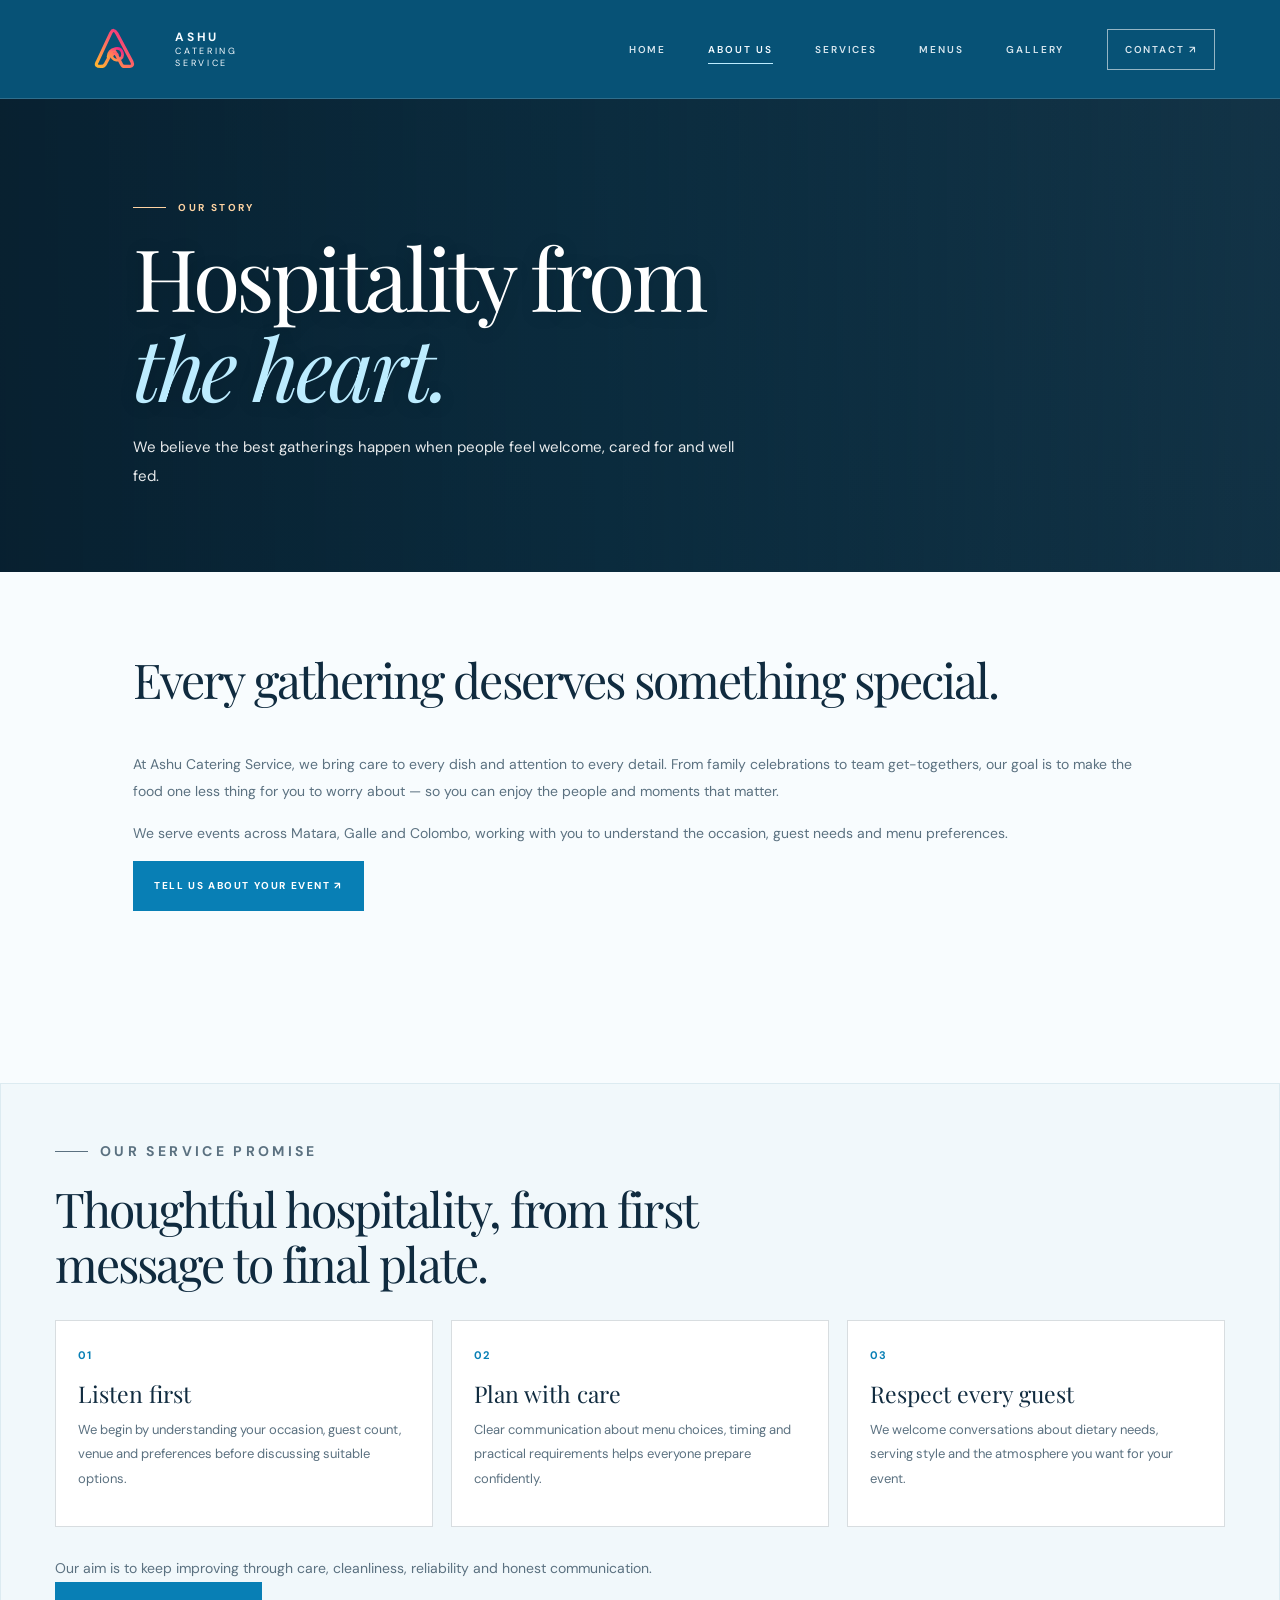
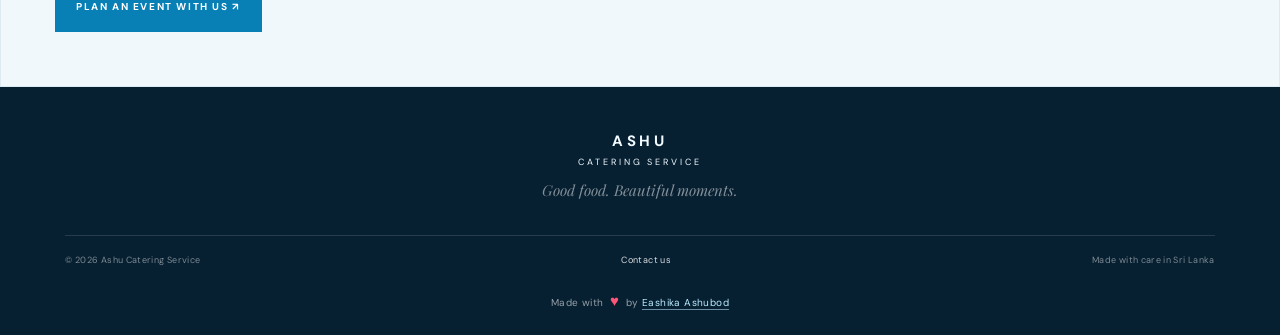
==== about.html @ 5d6aadd9 "Add creator credit to page footer" ====
<!doctype html>
<html lang="en"><head>
<meta charset="utf-8"><meta name="viewport" content="width=device-width, initial-scale=1"><link rel="icon" type="image/svg+xml" href="assets/ashu-logo.svg"><meta name="theme-color" content="#075276">
<meta name="description" content="Get to know Ashu Catering Service and our approach to hospitality."><title>About Us | Ashu Catering Service</title>
<link rel="preconnect" href="https://fonts.googleapis.com"><link rel="preconnect" href="https://fonts.gstatic.com" crossorigin>
<link href="https://fonts.googleapis.com/css2?family=DM+Sans:wght@400;500;600;700&family=Playfair+Display:wght@400;500;600&display=swap" rel="stylesheet">
<link rel="stylesheet" href="styles.css"><script src="script.js" defer></script></head><body class="inner-page">
  <div class="page-loader" id="page-loader" role="status" aria-label="Loading page"><span class="blue-spinner" aria-hidden="true"></span></div>
  
<a class="skip-link" href="#main">Skip to content</a>
<header class="site-header" id="top"><a class="brand" href="index.html" aria-label="Ashu Catering Service home"><img class="brand-logo" src="assets/ashu-logo.svg" alt="" width="46" height="46"><span class="brand-name">ASHU <span>CATERING SERVICE</span></span></a>
<button class="menu-toggle" type="button" aria-label="Open navigation" aria-expanded="false" aria-controls="primary-nav"><span></span><span></span></button>
<nav class="primary-nav" id="primary-nav" aria-label="Main navigation">
<a class="nav-link " href="index.html">Home</a><a class="nav-link active" href="about.html">About Us</a><a class="nav-link " href="services.html">Services</a><a class="nav-link " href="menus.html">Menus</a><a class="nav-link " href="gallery.html">Gallery</a><a class="nav-link nav-cta " href="contact.html">Contact <span aria-hidden="true">↗</span></a></nav></header><main id="main"><section class="page-hero page-hero-about"><p class="eyebrow"><span class="eyebrow-line"></span> Our story</p><h1>Hospitality from<br><em>the heart.</em></h1><p class="page-lead">We believe the best gatherings happen when people feel welcome, cared for and well fed.</p></section><section class="page-content"><h2>Every gathering deserves something special.</h2><p>At Ashu Catering Service, we bring care to every dish and attention to every detail. From family celebrations to team get-togethers, our goal is to make the food one less thing for you to worry about — so you can enjoy the people and moments that matter.</p><p>We serve events across Matara, Galle and Colombo, working with you to understand the occasion, guest needs and menu preferences.</p><a class="button button-blue" href="contact.html">Tell us about your event ↗</a></section><section class="page-content service-standards"><p class="eyebrow"><span class="eyebrow-line"></span> Our service promise</p><h2>Thoughtful hospitality, from first message to final plate.</h2><div class="promise-grid"><article><span>01</span><h3>Listen first</h3><p>We begin by understanding your occasion, guest count, venue and preferences before discussing suitable options.</p></article><article><span>02</span><h3>Plan with care</h3><p>Clear communication about menu choices, timing and practical requirements helps everyone prepare confidently.</p></article><article><span>03</span><h3>Respect every guest</h3><p>We welcome conversations about dietary needs, serving style and the atmosphere you want for your event.</p></article></div><p class="standards-note">Our aim is to keep improving through care, cleanliness, reliability and honest communication.</p><a class="button button-blue" href="contact.html">Plan an event with us ↗</a></section></main><footer class="site-footer"><a class="footer-brand" href="index.html">ASHU <span>CATERING SERVICE</span></a><p>Good food. Beautiful moments.</p><div class="footer-bottom"><span>© <span id="year">2026</span> Ashu Catering Service</span><a href="contact.html">Contact us</a><span>Made with care in Sri Lanka</span></div>
    <p class="site-credit">Made with <span class="credit-heart" aria-label="love">♥</span> by <a href="https://ashubod.me" target="_blank" rel="noopener noreferrer">Eashika Ashubod</a></p></footer></body></html>
---- styles.css ----
:root {
  --ink: #102b3f;
  --muted: #5b7180;
  --cream: #edf7fb;
  --paper: #f8fcfe;
  --rust: #087fb5;
  --line: rgba(16, 43, 63, .16);
  --serif: "Playfair Display", Georgia, serif;
  --sans: "DM Sans", Arial, sans-serif;
}
* { box-sizing: border-box; }
html { scroll-behavior: smooth; scroll-padding-top: 90px; }
body { margin: 0; color: var(--ink); background: var(--paper); font-family: var(--sans); -webkit-font-smoothing: antialiased; }
a { color: inherit; text-decoration: none; }
img { display: block; width: 100%; }
button { font: inherit; }
::selection { background: #b9e6fa; color: var(--ink); }
.skip-link { position: fixed; z-index: 999; left: 1rem; top: -5rem; padding: .8rem 1rem; background: white; }
.skip-link:focus { top: 1rem; }
.site-header { position: absolute; z-index: 10; left: 0; right: 0; top: 0; display: flex; align-items: center; justify-content: space-between; gap: 2rem; padding: 26px 5.1%; color: white; border-bottom: 1px solid rgba(255,255,255,.25); }
.brand { display: inline-flex; align-items: center; gap: 11px; }
.brand-mark { display: grid; place-items: center; width: 39px; height: 39px; border: 1.5px solid #70d0f4; color: #bdeeff; border-radius: 50% 50% 50% 8px; transform: rotate(-12deg); font: 500 25px var(--serif); }
.brand-name { display: flex; flex-direction: column; font-size: 12px; letter-spacing: .22em; font-weight: 700; line-height: 1.35; }
.brand-name span { font-size: 9px; font-weight: 400; letter-spacing: .3em; }
.primary-nav { display: flex; align-items: center; gap: clamp(22px, 3.3vw, 53px); }
.nav-link { position: relative; font-size: 10px; text-transform: uppercase; letter-spacing: .19em; font-weight: 600; opacity: .88; transition: opacity .2s; }
.nav-link:hover, .nav-link.active { opacity: 1; }
.nav-link:not(.nav-cta)::after { content: ""; position: absolute; left: 0; bottom: -8px; width: 0; height: 1px; background: white; transition: width .25s; }
.nav-link:hover::after, .nav-link.active::after { width: 100%; }
.nav-cta { padding: 13px 17px; border: 1px solid rgba(255,255,255,.65); transition: background .2s, color .2s; }
.nav-cta:hover { background: white; color: var(--ink); }
.menu-toggle { display: none; }
.hero { position: relative; min-height: min(850px, 100svh); min-height: max(690px, min(850px, 100svh)); display: flex; align-items: center; overflow: hidden; background-color: #edf7fb; background-image: url("https://images.unsplash.com/photo-1515003197210-e0cd7184f8b5?auto=format&fit=crop&w=2400&q=90"); background-size: cover; background-position: center 54%; color: white; }
.hero-slideshow, .hero-shade { position: absolute; inset: 0; }
.hero-slideshow { overflow: hidden; background: transparent; }
.hero-slide { position: absolute; inset: -2%; background-image: var(--slide-image); background-size: cover; background-position: center 54%; opacity: 0; transform: scale(1.08); transition: opacity 1.1s ease, transform 6.5s ease; will-change: opacity, transform; }
.hero-slide.is-active { opacity: 1; transform: scale(1.01); }
.hero-controls { position: absolute; z-index: 3; right: 5.1%; bottom: 27px; display: flex; align-items: center; gap: 13px; }
.slide-dots { display: flex; align-items: center; gap: 9px; }
.slide-dot { width: 7px; height: 7px; padding: 0; border: 1px solid rgba(255,255,255,.8); border-radius: 50%; background: transparent; cursor: pointer; transition: background .2s, transform .2s; }
.slide-dot.is-active { background: #fff; transform: scale(1.25); }
.slide-arrow { display: grid; place-items: center; width: 30px; height: 30px; border: 1px solid rgba(255,255,255,.45); border-radius: 50%; background: rgba(5,31,49,.2); color: white; cursor: pointer; transition: background .2s, transform .2s; }
.slide-arrow:hover { background: rgba(255,255,255,.2); transform: scale(1.06); }
.hero-slide.is-active { animation: slide-breathe 7s ease-in-out both; }
.hero-shade { background: linear-gradient(90deg, rgba(5,31,49,.78) 0%, rgba(5,43,66,.49) 45%, rgba(5,43,66,.12) 100%), linear-gradient(0deg, rgba(4,29,46,.52), transparent 36%, rgba(4,29,46,.18)); }
.hero-content { position: relative; z-index: 1; width: min(880px, 80%); margin: 70px 0 20px 10.4%; animation: content-enter .8s .1s ease both; }
.eyebrow { display: flex; align-items: center; gap: 12px; margin: 0 0 25px; color: var(--rust); font-size: 10px; text-transform: uppercase; letter-spacing: .24em; font-weight: 700; }
.eyebrow.light { color: #f3d1aa; }
.eyebrow-line { width: 33px; height: 1px; background: currentColor; }
h1, h2, h3, p, figure { margin-top: 0; }
h1, h2 { font-family: var(--serif); font-weight: 400; letter-spacing: -.04em; }
h1 { max-width: 850px; margin-bottom: 26px; font-size: clamp(57px, 7.5vw, 108px); line-height: .99; }
h1 em, h2 em { font-weight: 400; }
h1 em { color: #b8eaff; }
.hero-copy { max-width: 440px; margin-bottom: 35px; color: rgba(255,255,255,.84); font-size: 14px; line-height: 1.9; }
.hero-actions { display: flex; align-items: center; gap: 30px; flex-wrap: wrap; }
.button { display: inline-flex; align-items: center; justify-content: center; gap: 27px; min-height: 50px; padding: 0 21px; font-size: 10px; text-transform: uppercase; letter-spacing: .16em; font-weight: 700; transition: transform .2s, background .2s, color .2s; }
.button:hover { transform: translateY(-2px); }
.button-light { background: #e8f7fd; color: var(--ink); }
.button-light:hover { background: white; }
.button span { font-size: 17px; line-height: 1; }
.text-link { display: inline-flex; align-items: center; gap: 16px; padding-bottom: 8px; border-bottom: 1px solid currentColor; font-size: 11px; letter-spacing: .04em; }
.text-link span { transition: transform .2s; }
.text-link:hover span { transform: translate(3px, -2px); }
.light-link { color: rgba(255,255,255,.9); }
.dark-link { color: var(--ink); }
.hero-footer { position: absolute; z-index: 1; left: 5.1%; right: 5.1%; bottom: 28px; display: flex; justify-content: space-between; align-items: center; gap: 15px; color: rgba(255,255,255,.72); font-size: 9px; letter-spacing: .17em; }
.hero-footer p { margin: 0; }
.hero-note { display: flex; align-items: center; gap: 10px; letter-spacing: .08em; text-transform: none; }
.note-dot { width: 5px; height: 5px; border-radius: 50%; background: #dcb68f; }
.scroll-cue { position: absolute; bottom: 25px; left: 50%; width: 22px; height: 35px; border: 1px solid rgba(255,255,255,.56); border-radius: 16px; display: flex; justify-content: center; padding-top: 7px; }
.scroll-cue span { height: 7px; width: 1px; background: white; animation: scroll-cue 1.5s infinite; }
.section-pad { padding: clamp(80px, 11vw, 150px) 10.4%; }
.intro { display: grid; grid-template-columns: 1.03fr .97fr; align-items: center; gap: clamp(45px, 9vw, 130px); background: var(--cream); }
.intro-visual { position: relative; }
.intro-visual img { height: clamp(380px, 44vw, 600px); object-fit: cover; }
.image-caption { position: absolute; bottom: -1px; right: -1px; display: flex; align-items: center; gap: 14px; padding: 18px 23px; background: var(--paper); font-family: var(--serif); font-size: 15px; }
.image-caption em { color: var(--rust); }
.caption-spark { color: var(--rust); font-size: 24px; }
.intro-copy { max-width: 460px; padding: 20px 0; }
.intro-copy h2, .section-heading h2, .contact-text h2 { margin-bottom: 25px; font-size: clamp(40px, 4.1vw, 61px); line-height: 1.1; }
.intro-copy h2 em, .section-heading h2 em { color: var(--rust); }
.intro-copy > p:not(.eyebrow) { color: var(--muted); font-size: 13px; line-height: 2.05; }
.signature { display: flex; align-items: center; gap: 12px; margin: 27px 0 29px; font-family: var(--serif); font-style: italic; color: var(--ink) !important; }
.signature span { color: var(--rust); font-style: normal; }
.services { background: var(--paper); }
.section-heading { display: flex; justify-content: space-between; align-items: end; gap: 50px; margin-bottom: 54px; }
.section-heading h2 { margin-bottom: 0; }
.section-side-copy { max-width: 325px; margin-bottom: 7px; color: var(--muted); font-size: 12px; line-height: 1.9; }
.service-grid { display: grid; grid-template-columns: repeat(3, minmax(0, 1fr)); gap: 27px; }
.service-photo { width: 100%; aspect-ratio: .94; margin-bottom: 23px; background-size: cover; background-position: center; transition: background-size .3s, filter .3s; }
.service-card:hover .service-photo { filter: saturate(1.08); }
.photo-one { background-image: url("https://images.unsplash.com/photo-1511795409834-ef04bbd61622?auto=format&fit=crop&w=950&q=85"); }
.photo-two { background-image: url("https://images.unsplash.com/photo-1517248135467-4c7edcad34c4?auto=format&fit=crop&w=950&q=85"); }
.photo-three { background-image: url("https://images.unsplash.com/photo-1555244162-803834f70033?auto=format&fit=crop&w=950&q=85"); }
.service-meta { display: flex; justify-content: space-between; align-items: center; margin-bottom: 14px; color: var(--rust); font-size: 9px; letter-spacing: .14em; }
.service-meta span:last-child { font-size: 16px; }
.service-card h3 { margin-bottom: 10px; font-family: var(--serif); font-size: clamp(19px, 2vw, 25px); font-weight: 400; }
.service-card p { max-width: 320px; margin-bottom: 0; color: var(--muted); font-size: 12px; line-height: 1.9; }
.quote-band { position: relative; padding: clamp(72px, 10vw, 125px) 20px; background: #075276; color: #effaff; text-align: center; }
.quote-mark { height: 48px; color: #74d4f5; font: 70px/.95 var(--serif); }
.quote-band p { margin: 22px 0 25px; font: 400 clamp(31px, 4.7vw, 58px)/1.2 var(--serif); letter-spacing: -.03em; }
.quote-band em { color: #bcecff; }
.quote-rule { display: block; width: 36px; height: 1px; margin: auto auto 15px; background: #55bde8; }
.quote-caption { color: #b6e8fa; font-size: 9px; letter-spacing: .22em; }
.gallery { background: var(--cream); }
.gallery-grid { display: grid; grid-template-columns: 1.12fr .9fr .9fr; grid-template-rows: 235px 235px; gap: 15px; }
.gallery-item { position: relative; min-width: 0; min-height: 0; margin: 0; overflow: hidden; background: #b6d9e8; }
.gallery-item img { height: 100%; object-fit: cover; transition: transform .6s; }
.gallery-item:hover img { transform: scale(1.045); }
.gallery-item::after { content: ""; position: absolute; inset: 35% 0 0; background: linear-gradient(transparent, rgba(3,30,47,.58)); pointer-events: none; }
.gallery-item figcaption { position: absolute; z-index: 1; left: 18px; bottom: 16px; color: white; font: 17px var(--serif); }
.gallery-tall { grid-row: span 2; }
.gallery-wide { grid-column: span 2; }
.contact-cta { position: relative; display: flex; justify-content: space-between; align-items: center; gap: 40px; padding: clamp(75px, 9vw, 120px) 10.4%; overflow: hidden; background: #082f49; color: white; }
.contact-text { position: relative; z-index: 1; max-width: 640px; }
.contact-text h2 { margin-bottom: 21px; font-size: clamp(43px, 5.5vw, 72px); }
.contact-text h2 em { color: #a9e5ff; }
.contact-text > p:last-child { max-width: 440px; margin-bottom: 0; color: rgba(255,255,255,.69); font-size: 12px; line-height: 1.9; }
.contact-action { position: relative; z-index: 1; flex-shrink: 0; }
.contact-action .button { white-space: nowrap; }
.contact-action p { margin: 25px 0 0; color: rgba(255,255,255,.67); font-size: 11px; line-height: 2; }
.contact-action p a { color: white; border-bottom: 1px solid rgba(255,255,255,.4); }
.cta-decoration { position: absolute; right: -20px; bottom: -130px; color: rgba(255,255,255,.035); font: 440px/.9 var(--serif); pointer-events: none; }
.site-footer { padding: 43px 5.1% 20px; background: #061f31; color: #f1fbff; text-align: center; }
.footer-brand { display: inline-flex; flex-direction: column; gap: 5px; font-size: 15px; font-weight: 700; letter-spacing: .24em; }
.footer-brand span { font-size: 9px; font-weight: 400; letter-spacing: .32em; }
.site-footer > p { margin: 12px 0 35px; color: rgba(255,255,255,.5); font: italic 15px var(--serif); }
.footer-bottom { display: flex; align-items: center; justify-content: space-between; gap: 14px; padding-top: 18px; border-top: 1px solid rgba(255,255,255,.13); color: rgba(255,255,255,.48); font-size: 9px; letter-spacing: .04em; }
.footer-bottom a { color: rgba(255,255,255,.85); }
@keyframes hero-enter { from { transform: scale(1.08); } to { transform: scale(1.02); } }
@keyframes slide-breathe { from { transform: scale(1.08); } to { transform: scale(1.01); } }
@keyframes content-enter { from { opacity: 0; transform: translateY(16px); } to { opacity: 1; transform: translateY(0); } }
@keyframes scroll-cue { 0% { opacity: 0; transform: translateY(0); } 35% { opacity: 1; } 100% { opacity: 0; transform: translateY(12px); } }
@media (min-width: 1500px) { .hero-content { margin-left: max(10.4%, calc((100vw - 1220px)/2)); } }
@media (max-width: 900px) {
  .site-header { padding: 21px 5%; }
  .primary-nav { gap: 22px; }
  .nav-link { font-size: 9px; letter-spacing: .12em; }
  .intro { gap: 40px; }
  .section-pad { padding-left: 7%; padding-right: 7%; }
  .gallery-grid { grid-template-rows: 200px 200px; }
  .contact-cta { padding-left: 7%; padding-right: 7%; }
}
@media (max-width: 680px) {
  html { scroll-padding-top: 72px; }
  .site-header { position: absolute; padding: 17px 6%; }
  .brand-mark { width: 35px; height: 35px; font-size: 22px; }
  .brand-name { font-size: 11px; }
  .menu-toggle { position: relative; z-index: 12; display: flex; width: 42px; height: 42px; flex-direction: column; justify-content: center; gap: 6px; align-items: center; border: 1px solid rgba(255,255,255,.5); background: transparent; cursor: pointer; }
  .menu-toggle span { width: 17px; height: 1px; background: white; transition: transform .2s; }
  .menu-toggle[aria-expanded="true"] span:first-child { transform: translateY(3.5px) rotate(45deg); }
  .menu-toggle[aria-expanded="true"] span:last-child { transform: translateY(-3.5px) rotate(-45deg); }
  .primary-nav { position: absolute; top: 0; left: 0; right: 0; display: flex; flex-direction: column; align-items: stretch; gap: 0; padding: 82px 6% 25px; background: rgba(5,39,60,.98); visibility: hidden; opacity: 0; transform: translateY(-8px); transition: opacity .2s, transform .2s, visibility .2s; }
  .primary-nav.open { visibility: visible; opacity: 1; transform: translateY(0); }
  .nav-link { padding: 15px 0; font-size: 10px; }
  .nav-link:not(.nav-cta)::after { display: none; }
  .nav-cta { align-self: flex-start; margin-top: 10px; padding: 13px 15px; }
  .hero { min-height: 740px; min-height: 94svh; }
  .hero-slide { background-position: 58% center; }
  .hero-shade { background: linear-gradient(90deg, rgba(5,31,49,.75), rgba(5,43,66,.32)), linear-gradient(0deg, rgba(4,29,46,.57), transparent 50%); }
  .hero-content { width: 88%; margin: 75px 0 0 6%; }
  .hero h1 { font-size: clamp(49px, 12vw, 75px); }
  .hero-copy { max-width: 355px; font-size: 13px; }
  .hero-actions { align-items: flex-start; flex-direction: column; gap: 23px; }
  .hero-footer { left: 6%; right: 6%; bottom: 22px; font-size: 8px; padding-bottom: 40px; }
  .hero-controls { right: 6%; bottom: 20px; }
  .slide-arrow { width: 27px; height: 27px; }
  .hero-note { max-width: 140px; line-height: 1.5; }
  .scroll-cue { display: none; }
  .section-pad { padding: 78px 6%; }
  .intro { grid-template-columns: 1fr; gap: 36px; }
  .intro-visual img { height: 380px; }
  .intro-copy { padding: 0; }
  .intro-copy h2, .section-heading h2 { font-size: clamp(39px, 10vw, 54px); }
  .section-heading { display: block; margin-bottom: 34px; }
  .section-side-copy { margin-top: 22px; max-width: 420px; }
  .service-grid { grid-template-columns: 1fr; gap: 39px; }
  .service-photo { aspect-ratio: 1.2; margin-bottom: 18px; }
  .service-card h3 { font-size: 25px; }
  .quote-band { padding: 76px 8%; }
  .quote-band p { font-size: 34px; }
  .gallery-grid { grid-template-columns: 1fr 1fr; grid-template-rows: 230px 165px 165px; gap: 10px; }
  .gallery-tall { grid-row: span 2; }
  .gallery-wide { grid-column: span 2; }
  .gallery-item figcaption { left: 12px; bottom: 12px; font-size: 14px; }
  .contact-cta { display: block; padding: 78px 6%; }
  .contact-text h2 { font-size: clamp(43px, 11vw, 64px); }
  .contact-action { margin-top: 30px; }
  .cta-decoration { right: -28px; bottom: -70px; font-size: 260px; }
  .site-footer { padding: 39px 6% 18px; }
  .footer-bottom { display: grid; grid-template-columns: 1fr 1fr; text-align: left; line-height: 1.6; }
  .footer-bottom span:last-child { grid-column: 1 / -1; }
}
@media (prefers-reduced-motion: reduce) {
  *, *::before, *::after { scroll-behavior: auto !important; animation-duration: .01ms !important; animation-iteration-count: 1 !important; transition-duration: .01ms !important; }
  .hero-slide { transform: none !important; }
}

/* Subtle motion for a more polished, lively experience */
.reveal-ready { opacity: 0; transform: translateY(24px); transition: opacity .75s ease, transform .75s cubic-bezier(.2,.7,.2,1); }
.reveal-ready.is-revealed { opacity: 1; transform: translateY(0); }
.service-card.reveal-ready:nth-child(2) { transition-delay: .1s; }
.service-card.reveal-ready:nth-child(3) { transition-delay: .2s; }
.gallery-item img { transition: transform .8s cubic-bezier(.2,.7,.2,1), filter .5s ease; }
.gallery-item:hover img { filter: saturate(1.12); }
.intro-visual img { transition: transform .9s cubic-bezier(.2,.7,.2,1); }
.intro-visual:hover img { transform: scale(1.015); }
.button, .nav-cta, .text-link, .service-meta span:last-child { transition-timing-function: cubic-bezier(.2,.7,.2,1); }
@media (prefers-reduced-motion: reduce) {
  .reveal-ready, .reveal-ready.is-revealed { opacity: 1; transform: none; transition: none; }
  .hero-slide { animation: none !important; transition: opacity .01ms !important; }
}

.home-welcome { background: var(--cream); text-align: center; }
.home-welcome .eyebrow { justify-content: center; }
.home-welcome h2 { font-size: clamp(38px, 5vw, 66px); line-height: 1.15; margin: 0 auto 22px; }
.home-welcome h2 em { color: var(--rust); }
.home-welcome > p:not(.eyebrow) { max-width: 520px; margin: 0 auto 28px; color: var(--muted); line-height: 1.9; font-size: 14px; }
.home-links { display: flex; justify-content: center; align-items: center; gap: 25px; flex-wrap: wrap; }
.button-blue { background: var(--rust); color: white; }
.button-blue:hover { background: #075276; }
.page-hero { padding: 155px 10.4% 82px; background: var(--cream); }
.page-hero .eyebrow { margin-bottom: 18px; }
.page-hero h1 { max-width: 900px; margin: 0; color: var(--ink); font-size: clamp(48px, 7vw, 86px); line-height: 1.04; }
.page-hero h1 em { color: var(--rust); }
.page-lead { max-width: 680px; margin: 22px 0 0; color: var(--muted); font-size: 15px; line-height: 1.9; }
.page-content { padding: 75px 10.4% 110px; }
.page-content h2 { font-size: clamp(30px, 4vw, 48px); }
.page-content p, .page-content li { color: var(--muted); line-height: 1.95; font-size: 14px; }
.page-content .service-grid { margin-top: 35px; }
.menu-list { display: grid; grid-template-columns: repeat(2,minmax(0,1fr)); gap: 18px; margin-top: 32px; }
.menu-item { padding: 25px; border: 1px solid var(--line); background: white; }
.menu-item h3 { margin-bottom: 8px; font: 25px var(--serif); }
.menu-item p { margin: 0; }
.contact-panel { display: grid; grid-template-columns: 1fr 1fr; gap: 30px; }
.contact-card { padding: 30px; background: var(--cream); }
.gallery-page-grid { display: grid; grid-template-columns: repeat(3,minmax(0,1fr)); gap: 15px; }
.gallery-page-grid img { height: 280px; object-fit: cover; }
.site-header .nav-link.active:not(.nav-cta)::after { width: 100%; }
@media(max-width:680px) {
 .page-hero { padding: 125px 6% 65px; }
 .page-content { padding: 55px 6% 80px; }
 .menu-list,.contact-panel { grid-template-columns: 1fr; }
 .gallery-page-grid { grid-template-columns: repeat(2,minmax(0,1fr)); }
 .gallery-page-grid img { height: 190px; }
}


/* Inner pages use a solid ocean-blue header so navigation stays readable. */
body.inner-page .site-header {
  position: relative;
  background: #075276;
  color: #f5fbff;
  border-bottom: 1px solid rgba(255,255,255,.16);
}
body.inner-page .page-hero {
  padding-top: clamp(70px, 8vw, 112px);
}
body.inner-page .site-header .brand-mark {
  border-color: #80d8f8;
  color: #c7f0ff;
}
body.inner-page .site-header .nav-link:not(.nav-cta)::after {
  background: #bcecff;
}
body.inner-page .site-header .nav-cta:hover {
  background: #e8f7fd;
  color: #075276;
}


/* Homepage brand-first hero headline */
.hero h1 {
  max-width: none;
  width: max-content;
  max-width: 100%;
  white-space: nowrap;
  font-size: clamp(34px, 5.5vw, 78px);
  line-height: 1.08;
  letter-spacing: -.04em;
  text-transform: uppercase;
}
.hero-copy {
  max-width: 650px;
  font-size: clamp(16px, 1.5vw, 21px);
  line-height: 1.6;
  letter-spacing: .025em;
}
@media (max-width: 600px) {
  .hero h1 { font-size: clamp(21px, 6.2vw, 36px); letter-spacing: -.045em; }
  .hero-copy { font-size: 15px; }
}


/* Monochrome delivery-truck loading animation */
.cooking-loader {
  position: fixed; inset: 0; z-index: 9999; display: flex; flex-direction: column;
  align-items: center; justify-content: center; gap: 18px;
  background: #fff; color: #111;
  opacity: 1; visibility: visible; transition: opacity .16s ease, visibility .16s ease;
}
.cooking-loader.is-hidden { opacity: 0; visibility: hidden; pointer-events: none; }
.truck-road { width: 180px; height: 70px; position: relative; overflow: hidden; }
.loader-truck { position: absolute; width: 120px; height: 64px; top: 0; left: -125px; animation: truck-drive .8s ease-in-out infinite; }
.loader-truck svg { display:block; width:100%; height:100%; }
.road-line { position:absolute; left:0; right:0; bottom:5px; height:2px; background: repeating-linear-gradient(90deg,#111 0 18px,transparent 18px 30px); animation: road-move .3s linear infinite; }
.cooking-loader p { margin:0; font-size:13px; font-weight:700; letter-spacing:.04em; text-align:center; color:#111; }
.loader-dots { display:inline-block; width:18px; overflow:hidden; vertical-align:bottom; animation: dots .5s steps(4,end) infinite; }
@keyframes truck-drive { 0% { transform:translateX(0); } 100% { transform:translateX(310px); } }
@keyframes road-move { to { background-position: -30px 0; } }
@keyframes dots { from { width:0; } to { width:18px; } }
@media (prefers-reduced-motion: reduce) { .loader-truck, .road-line, .loader-dots { animation:none; } .loader-truck { left:30px; } }


/* Short blue circular loader for inner pages */
.page-loader {
  position: fixed;
  inset: 0;
  z-index: 9998;
  display: flex;
  align-items: center;
  justify-content: center;
  background: #fff;
  opacity: 1;
  visibility: visible;
  transition: opacity .12s ease, visibility .12s ease;
}
.page-loader.is-hidden { opacity: 0; visibility: hidden; pointer-events: none; }
.blue-spinner {
  width: 38px;
  height: 38px;
  border: 4px solid #d8edf7;
  border-top-color: #087eaf;
  border-right-color: #087eaf;
  border-radius: 50%;
  animation: blue-spin .55s linear infinite;
}
@keyframes blue-spin { to { transform: rotate(360deg); } }
@media (prefers-reduced-motion: reduce) { .blue-spinner { animation-duration: 1.2s; } }


/* Sri Lankan hospitality and world-class service values */
.standards-section { background:#f3f8fa; }
.standards-intro { max-width:760px; margin:0 auto 48px; text-align:center; }
.standards-intro .eyebrow { justify-content:center; }
.standards-intro h2 { margin:0 0 20px; color:var(--ink); font-size:clamp(34px,5vw,62px); line-height:1.08; letter-spacing:-.04em; }
.standards-intro h2 em { color:var(--rust); font-family:"Playfair Display",serif; font-weight:500; }
.standards-intro > p:last-child { max-width:650px; margin:0 auto; color:var(--muted); line-height:1.85; }
.standards-grid { display:grid; grid-template-columns:repeat(4,minmax(0,1fr)); gap:1px; background:#d7e5eb; border:1px solid #d7e5eb; }
.standard-item { background:#fff; padding:28px 24px 30px; }
.standard-number { display:inline-flex; align-items:center; justify-content:center; width:36px; height:36px; margin-bottom:25px; border:1px solid #a7d9ed; border-radius:50%; color:#087eaf; font-size:12px; font-weight:700; }
.standard-item h3 { margin:0 0 12px; color:var(--ink); font-size:18px; line-height:1.35; }
.standard-item p { margin:0; color:var(--muted); font-size:14px; line-height:1.8; }
.standards-signoff { display:flex; align-items:center; justify-content:space-between; gap:28px; margin-top:30px; }
.standards-signoff p { max-width:680px; margin:0; color:var(--ink); line-height:1.8; }
.standards-signoff strong { font-weight:700; }
@media(max-width:900px) { .standards-grid { grid-template-columns:repeat(2,minmax(0,1fr)); } }
@media(max-width:600px) { .standards-grid { grid-template-columns:1fr; } .standard-item { padding:24px; } .standards-signoff { align-items:flex-start; flex-direction:column; } }


/* Shared standards and page features */
.service-standards { margin-top: 62px; padding: clamp(28px,5vw,54px); background: #f1f8fb; border: 1px solid #dcebf1; }
.service-standards > .eyebrow { margin-bottom: 16px; }
.service-standards > h2 { max-width: 760px; margin: 0 0 28px; font-size: clamp(30px,4vw,48px); line-height: 1.15; }
.promise-grid { display: grid; grid-template-columns: repeat(3,minmax(0,1fr)); gap: 18px; margin: 28px 0; }
.promise-grid article { padding: 22px; background: #fff; border: 1px solid var(--line); }
.promise-grid article > span { display: inline-block; margin-bottom: 18px; color: var(--rust); font-size: 11px; font-weight: 700; letter-spacing: .12em; }
.promise-grid h3 { margin: 0 0 10px; font: 23px/1.25 var(--serif); }
.promise-grid p, .standards-note, .gallery-note { color: var(--muted); font-size: 13px; line-height: 1.85; }
.standards-note { margin: 24px 0 0; }
.service-standards-inset, .menu-guidance { margin-top: 55px; }
.gallery-photo { display: block; width: 100%; padding: 0; border: 0; background: transparent; cursor: zoom-in; overflow: hidden; }
.gallery-photo img { transition: transform .35s ease, filter .35s ease; }
.gallery-photo:hover img, .gallery-photo:focus-visible img { transform: scale(1.035); filter: saturate(1.08); }
.gallery-note { margin-top: 24px; }
.gallery-lightbox { width: min(92vw,1100px); max-width: none; max-height: 90vh; padding: 18px; border: 0; border-radius: 8px; background: #fff; box-shadow: 0 20px 70px rgba(0,0,0,.3); }
.gallery-lightbox::backdrop { background: rgba(3,24,38,.86); }
.gallery-lightbox img { width: 100%; max-height: calc(90vh - 50px); object-fit: contain; }
.lightbox-close { display: block; margin: 0 0 8px auto; border: 0; background: transparent; color: var(--ink); font-size: 30px; cursor: pointer; }
.enquiry-form { display: grid; gap: 9px; margin-top: 24px; }
.enquiry-form label { margin-top: 8px; color: var(--ink); font-size: 12px; font-weight: 700; }
.enquiry-form input, .enquiry-form select, .enquiry-form textarea { width: 100%; padding: 12px 13px; border: 1px solid #c9dbe3; border-radius: 2px; background: #fff; color: var(--ink); font: inherit; font-size: 13px; }
.enquiry-form input:focus, .enquiry-form select:focus, .enquiry-form textarea:focus { outline: 2px solid #9bd8f1; outline-offset: 1px; }
.enquiry-form .button { justify-self: start; margin-top: 12px; border: 0; cursor: pointer; }
.enquiry-form .form-note { margin: 4px 0 0; font-size: 11px; }
@media(max-width:680px) { .promise-grid { grid-template-columns: 1fr; } .service-standards { padding: 25px 20px; } .gallery-lightbox { padding: 10px; } }


/* Distinct photo-led banners make every inner page more inviting. */
body.inner-page .page-hero { position: relative; isolation: isolate; overflow: hidden; min-height: 390px; display: flex; flex-direction: column; align-items: flex-start; justify-content: center; background-color: #17394d; background-size: cover; background-position: center 52%; color: #fff; }
body.inner-page .page-hero::before { content: ""; position: absolute; z-index: -1; inset: 0; background: linear-gradient(90deg, rgba(5,28,43,.82) 0%, rgba(5,38,56,.63) 48%, rgba(5,38,56,.18) 100%), linear-gradient(0deg, rgba(5,28,43,.2), rgba(5,28,43,.1)); }
body.inner-page .page-hero .eyebrow { color: #ffd4a3; }
body.inner-page .page-hero h1 { color: #fff; text-shadow: 0 2px 18px rgba(0,0,0,.15); }
body.inner-page .page-hero h1 em { color: #bcecff; }
body.inner-page .page-lead { color: rgba(255,255,255,.9); max-width: 620px; }
.page-hero-about { background-image: url("https://images.unsplash.com/photo-1511795409834-ef04bbd61622?auto=format&fit=crop&w=2200&q=88"); }
.page-hero-services { background-image: url("https://images.unsplash.com/photo-1555244162-803834f70033?auto=format&fit=crop&w=2200&q=88"); }
.page-hero-menus { background-image: url("https://images.unsplash.com/photo-1547592180-85f173990554?auto=format&fit=crop&w=2200&q=88"); background-position: center 58%; }
.page-hero-gallery { background-image: url("https://images.unsplash.com/photo-1414235077428-338989a2e8c0?auto=format&fit=crop&w=2200&q=88"); }
.page-hero-contact { background-image: url("https://images.unsplash.com/photo-1517248135467-4c7edcad34c4?auto=format&fit=crop&w=2200&q=88"); }
.service-card .service-photo { border-radius: 3px; }
.menu-item { position: relative; padding-left: 31px; transition: transform .25s, box-shadow .25s; }
.menu-item::before { content: ""; position: absolute; left: 0; top: 0; bottom: 0; width: 4px; background: #087fb5; }
.menu-item:hover { transform: translateY(-3px); box-shadow: 0 12px 30px rgba(16,43,63,.08); }
.gallery-photo { border-radius: 4px; background: #e4eff4; }
.gallery-photo img { display: block; width: 100%; height: 280px; object-fit: cover; }
.contact-card { background: linear-gradient(145deg,#eaf6fb,#f8fcfe); border: 1px solid #dcebf1; }
@media(max-width:680px) { body.inner-page .page-hero { min-height: 350px; background-position: center; } body.inner-page .page-hero::before { background: linear-gradient(90deg,rgba(5,28,43,.78),rgba(5,38,56,.45)),linear-gradient(0deg,rgba(5,28,43,.2),rgba(5,28,43,.1)); } .gallery-photo img { height: 190px; } }


/* Homepage occasion cards: a visual bridge from the hero into the site */
.occasion-section { padding: clamp(64px, 8vw, 108px) 7.2% clamp(58px, 7vw, 88px); background: #edf7fb; }
.occasion-heading { display: flex; justify-content: space-between; align-items: end; gap: 45px; max-width: 1320px; margin: 0 auto 34px; }
.occasion-heading .eyebrow { margin-bottom: 19px; }
.occasion-heading h2 { margin: 0; font-size: clamp(36px, 4.5vw, 62px); line-height: 1.08; }
.occasion-heading h2 em { color: var(--rust); }
.occasion-heading > p { max-width: 350px; margin: 0 0 5px; color: var(--muted); font-size: 12px; line-height: 1.95; }
.occasion-grid { display: grid; grid-template-columns: repeat(3, minmax(0, 1fr)); gap: 18px; max-width: 1320px; margin: 0 auto; }
.occasion-card { position: relative; display: block; min-height: 370px; overflow: hidden; isolation: isolate; background: #17475d; color: white; }
.occasion-card img { position: absolute; z-index: -2; inset: 0; width: 100%; height: 100%; object-fit: cover; transition: transform .65s cubic-bezier(.2,.7,.2,1), filter .4s; }
.occasion-card:hover img, .occasion-card:focus-visible img { transform: scale(1.06); filter: saturate(1.12); }
.occasion-shade { position: absolute; z-index: -1; inset: 0; background: linear-gradient(0deg, rgba(4,27,42,.9) 0%, rgba(4,27,42,.34) 48%, rgba(4,27,42,.02) 100%); transition: background .3s; }
.occasion-card:hover .occasion-shade { background: linear-gradient(0deg, rgba(4,27,42,.94) 0%, rgba(4,27,42,.42) 55%, rgba(4,27,42,.08) 100%); }
.occasion-card-copy { position: absolute; right: 22px; bottom: 24px; left: 22px; display: flex; flex-direction: column; align-items: flex-start; }
.occasion-card-copy small { margin-bottom: 13px; color: #bcecff; font-size: 9px; font-weight: 700; letter-spacing: .2em; }
.occasion-card-copy strong { margin-bottom: 9px; font: 400 clamp(21px, 2.3vw, 29px)/1.18 var(--serif); }
.occasion-card-copy > span { color: rgba(255,255,255,.8); font-size: 11px; line-height: 1.7; }
.occasion-bottom { display: flex; align-items: center; justify-content: space-between; gap: 20px; max-width: 1320px; margin: 26px auto 0; }
.occasion-bottom > span { color: var(--muted); font-size: 9px; font-weight: 700; letter-spacing: .18em; }
@media (max-width: 760px) {
  .occasion-section { padding: 65px 6%; }
  .occasion-heading { display: block; margin-bottom: 27px; }
  .occasion-heading > p { margin-top: 19px; }
  .occasion-grid { grid-template-columns: 1fr; gap: 14px; }
  .occasion-card { min-height: 320px; }
  .occasion-card-copy strong { font-size: 27px; }
  .occasion-bottom { align-items: flex-start; flex-direction: column; }
}
@media (prefers-reduced-motion: reduce) {
  .occasion-card img, .occasion-shade { transition: none; }
}


/* Footer creator credit */
.site-footer .site-credit { margin: 22px 0 0; color: rgba(255,255,255,.58); font: 10px/1.8 var(--sans); letter-spacing: .04em; }
.site-credit .credit-heart { display: inline-block; padding: 0 3px; color: #ff5576; font-size: 15px; animation: heart-beat 1.5s ease-in-out infinite; }
.site-credit a { color: #bcecff; text-decoration: underline; text-decoration-color: rgba(188,236,255,.55); text-underline-offset: 3px; transition: color .2s; }
.site-credit a:hover { color: #fff; }
@keyframes heart-beat { 0%, 100% { transform: scale(1); } 12% { transform: scale(1.18); } 24% { transform: scale(1); } 36% { transform: scale(1.12); } }
@media (prefers-reduced-motion: reduce) { .site-credit .credit-heart { animation: none; } }


/* Embedded menu previews immediately below the menu page banner */
.menu-previews { padding: clamp(52px,7vw,86px) 10.4%; background: #f0f8fb; }
.menu-previews-heading { max-width: 760px; margin: 0 auto 35px; text-align: center; }
.menu-previews-heading .eyebrow { justify-content: center; margin-bottom: 16px; }
.menu-previews-heading h2 { margin: 0 0 15px; font-size: clamp(34px,4.5vw,54px); line-height: 1.12; }
.menu-previews-heading h2 em { color: var(--rust); }
.menu-previews-heading > p:last-child { max-width: 650px; margin: 0 auto; color: var(--muted); font-size: 13px; line-height: 1.85; }
.menu-preview-grid { display: grid; grid-template-columns: repeat(2,minmax(0,1fr)); gap: 24px; max-width: 1240px; margin: 0 auto; align-items: stretch; }
.menu-preview-card { display: flex; flex-direction: column; min-width: 0; padding: 24px; background: #fff; border: 1px solid #d9e9f0; box-shadow: 0 12px 32px rgba(16,43,63,.055); }
.menu-preview-copy { margin-bottom: 20px; }
.menu-preview-label { display: block; margin-bottom: 12px; color: var(--rust); font-size: 9px; font-weight: 700; letter-spacing: .17em; }
.menu-preview-copy h3 { margin: 0 0 9px; font: 400 clamp(23px,2.5vw,32px)/1.2 var(--serif); }
.menu-preview-copy p { margin: 0; color: var(--muted); font-size: 12px; line-height: 1.8; }
.menu-document-frame { overflow: hidden; width: 100%; height: clamp(330px,42vw,570px); border: 1px solid #dce8ed; background: #edf3f6; }
.menu-document-frame iframe { display: block; width: 100%; height: 100%; border: 0; background: #edf3f6; }
.menu-open-link { align-self: flex-start; margin-top: 18px; }
@media(max-width:760px) {
  .menu-previews { padding: 58px 6%; }
  .menu-preview-grid { grid-template-columns: 1fr; gap: 18px; }
  .menu-preview-card { padding: 18px; }
  .menu-document-frame { height: min(125vw,520px); min-height: 350px; }
}
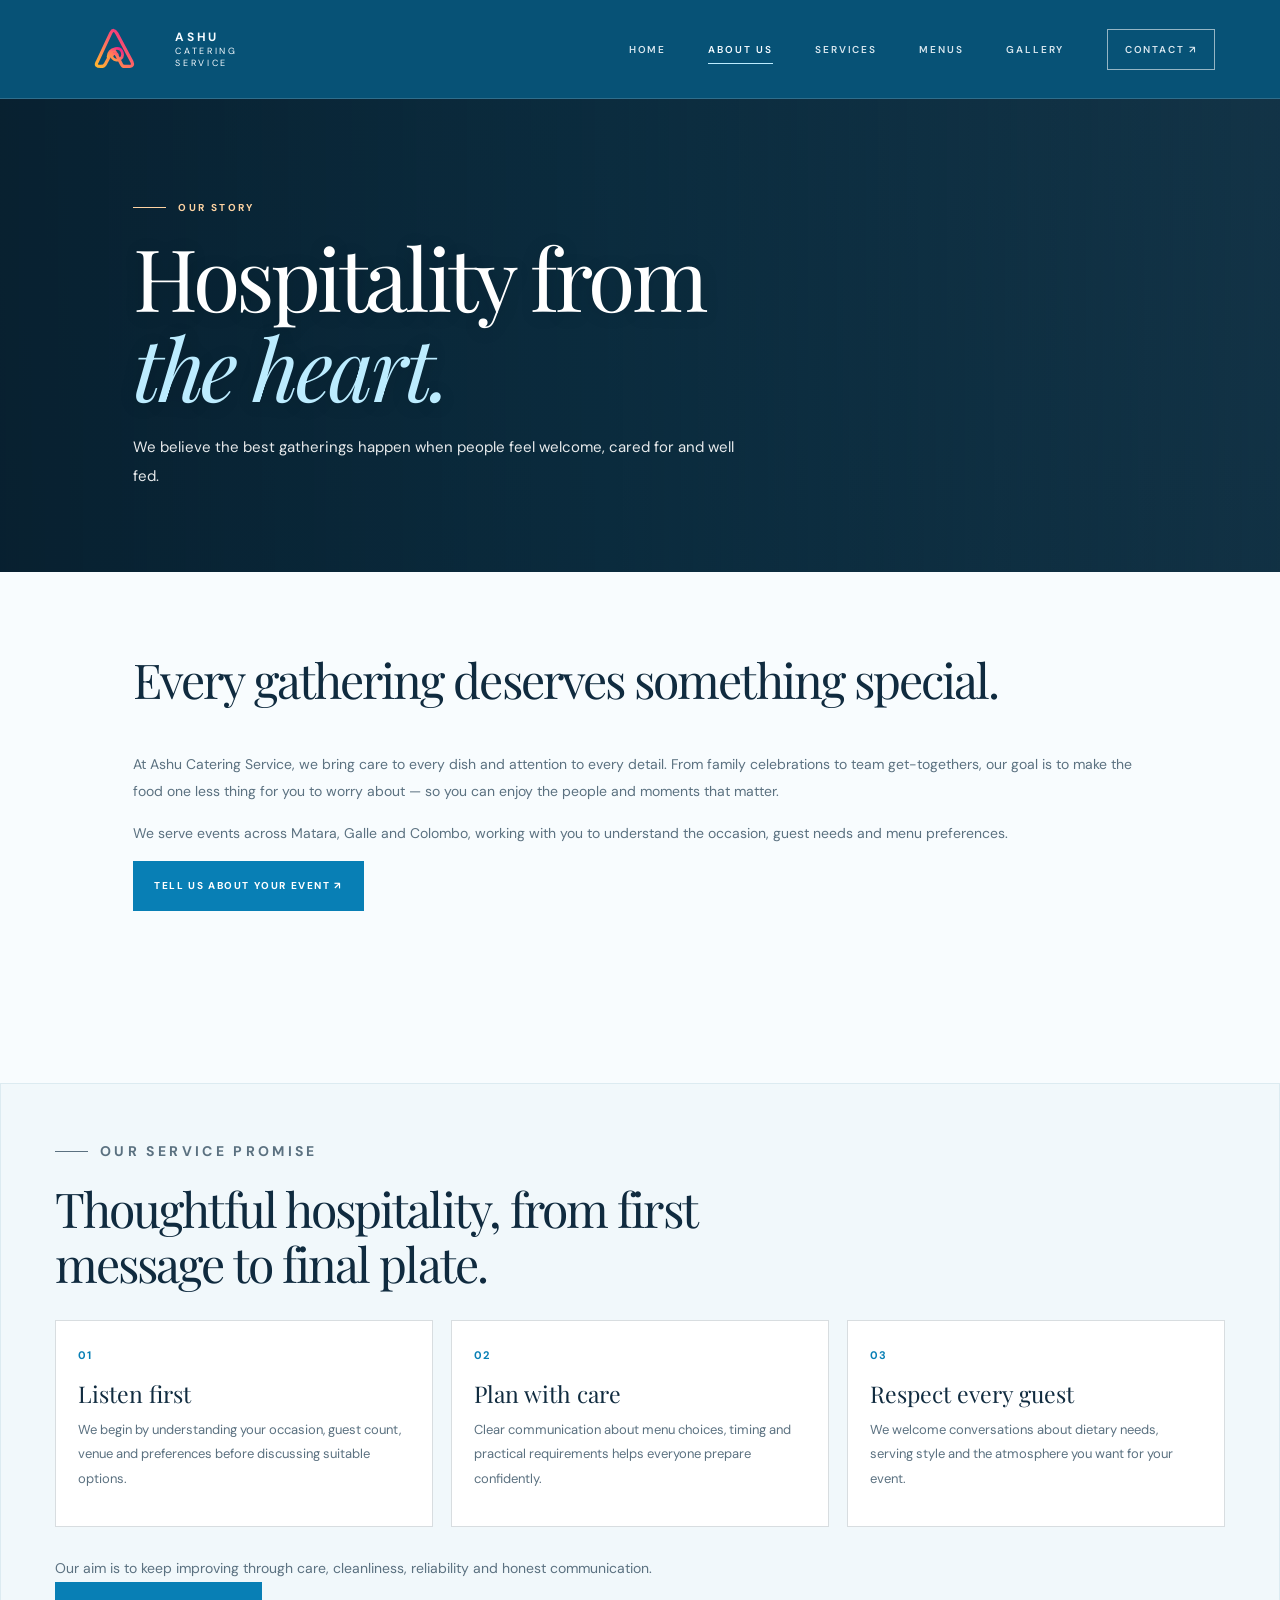
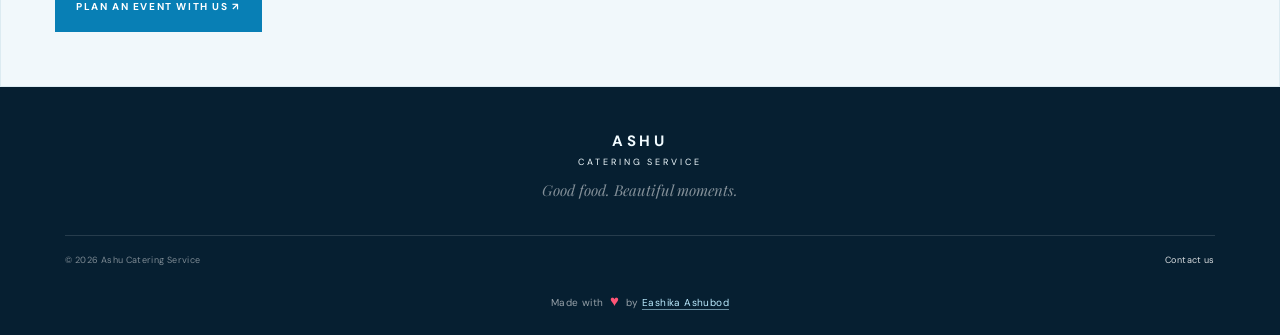
==== commit c8a59ba4: "Remove footer tagline" ====
--- a/about.html
+++ b/about.html
@@ -11,5 +11,5 @@
 <header class="site-header" id="top"><a class="brand" href="index.html" aria-label="Ashu Catering Service home"><img class="brand-logo" src="assets/ashu-logo.svg" alt="" width="46" height="46"><span class="brand-name">ASHU <span>CATERING SERVICE</span></span></a>
 <button class="menu-toggle" type="button" aria-label="Open navigation" aria-expanded="false" aria-controls="primary-nav"><span></span><span></span></button>
 <nav class="primary-nav" id="primary-nav" aria-label="Main navigation">
-<a class="nav-link " href="index.html">Home</a><a class="nav-link active" href="about.html">About Us</a><a class="nav-link " href="services.html">Services</a><a class="nav-link " href="menus.html">Menus</a><a class="nav-link " href="gallery.html">Gallery</a><a class="nav-link nav-cta " href="contact.html">Contact <span aria-hidden="true">↗</span></a></nav></header><main id="main"><section class="page-hero page-hero-about"><p class="eyebrow"><span class="eyebrow-line"></span> Our story</p><h1>Hospitality from<br><em>the heart.</em></h1><p class="page-lead">We believe the best gatherings happen when people feel welcome, cared for and well fed.</p></section><section class="page-content"><h2>Every gathering deserves something special.</h2><p>At Ashu Catering Service, we bring care to every dish and attention to every detail. From family celebrations to team get-togethers, our goal is to make the food one less thing for you to worry about — so you can enjoy the people and moments that matter.</p><p>We serve events across Matara, Galle and Colombo, working with you to understand the occasion, guest needs and menu preferences.</p><a class="button button-blue" href="contact.html">Tell us about your event ↗</a></section><section class="page-content service-standards"><p class="eyebrow"><span class="eyebrow-line"></span> Our service promise</p><h2>Thoughtful hospitality, from first message to final plate.</h2><div class="promise-grid"><article><span>01</span><h3>Listen first</h3><p>We begin by understanding your occasion, guest count, venue and preferences before discussing suitable options.</p></article><article><span>02</span><h3>Plan with care</h3><p>Clear communication about menu choices, timing and practical requirements helps everyone prepare confidently.</p></article><article><span>03</span><h3>Respect every guest</h3><p>We welcome conversations about dietary needs, serving style and the atmosphere you want for your event.</p></article></div><p class="standards-note">Our aim is to keep improving through care, cleanliness, reliability and honest communication.</p><a class="button button-blue" href="contact.html">Plan an event with us ↗</a></section></main><footer class="site-footer"><a class="footer-brand" href="index.html">ASHU <span>CATERING SERVICE</span></a><p>Good food. Beautiful moments.</p><div class="footer-bottom"><span>© <span id="year">2026</span> Ashu Catering Service</span><a href="contact.html">Contact us</a><span>Made with care in Sri Lanka</span></div>
+<a class="nav-link " href="index.html">Home</a><a class="nav-link active" href="about.html">About Us</a><a class="nav-link " href="services.html">Services</a><a class="nav-link " href="menus.html">Menus</a><a class="nav-link " href="gallery.html">Gallery</a><a class="nav-link nav-cta " href="contact.html">Contact <span aria-hidden="true">↗</span></a></nav></header><main id="main"><section class="page-hero page-hero-about"><p class="eyebrow"><span class="eyebrow-line"></span> Our story</p><h1>Hospitality from<br><em>the heart.</em></h1><p class="page-lead">We believe the best gatherings happen when people feel welcome, cared for and well fed.</p></section><section class="page-content"><h2>Every gathering deserves something special.</h2><p>At Ashu Catering Service, we bring care to every dish and attention to every detail. From family celebrations to team get-togethers, our goal is to make the food one less thing for you to worry about — so you can enjoy the people and moments that matter.</p><p>We serve events across Matara, Galle and Colombo, working with you to understand the occasion, guest needs and menu preferences.</p><a class="button button-blue" href="contact.html">Tell us about your event ↗</a></section><section class="page-content service-standards"><p class="eyebrow"><span class="eyebrow-line"></span> Our service promise</p><h2>Thoughtful hospitality, from first message to final plate.</h2><div class="promise-grid"><article><span>01</span><h3>Listen first</h3><p>We begin by understanding your occasion, guest count, venue and preferences before discussing suitable options.</p></article><article><span>02</span><h3>Plan with care</h3><p>Clear communication about menu choices, timing and practical requirements helps everyone prepare confidently.</p></article><article><span>03</span><h3>Respect every guest</h3><p>We welcome conversations about dietary needs, serving style and the atmosphere you want for your event.</p></article></div><p class="standards-note">Our aim is to keep improving through care, cleanliness, reliability and honest communication.</p><a class="button button-blue" href="contact.html">Plan an event with us ↗</a></section></main><footer class="site-footer"><a class="footer-brand" href="index.html">ASHU <span>CATERING SERVICE</span></a><p>Good food. Beautiful moments.</p><div class="footer-bottom"><span>© <span id="year">2026</span> Ashu Catering Service</span><a href="contact.html">Contact us</a></div>
     <p class="site-credit">Made with <span class="credit-heart" aria-label="love">♥</span> by <a href="https://ashubod.me" target="_blank" rel="noopener noreferrer">Eashika Ashubod</a></p></footer></body></html>
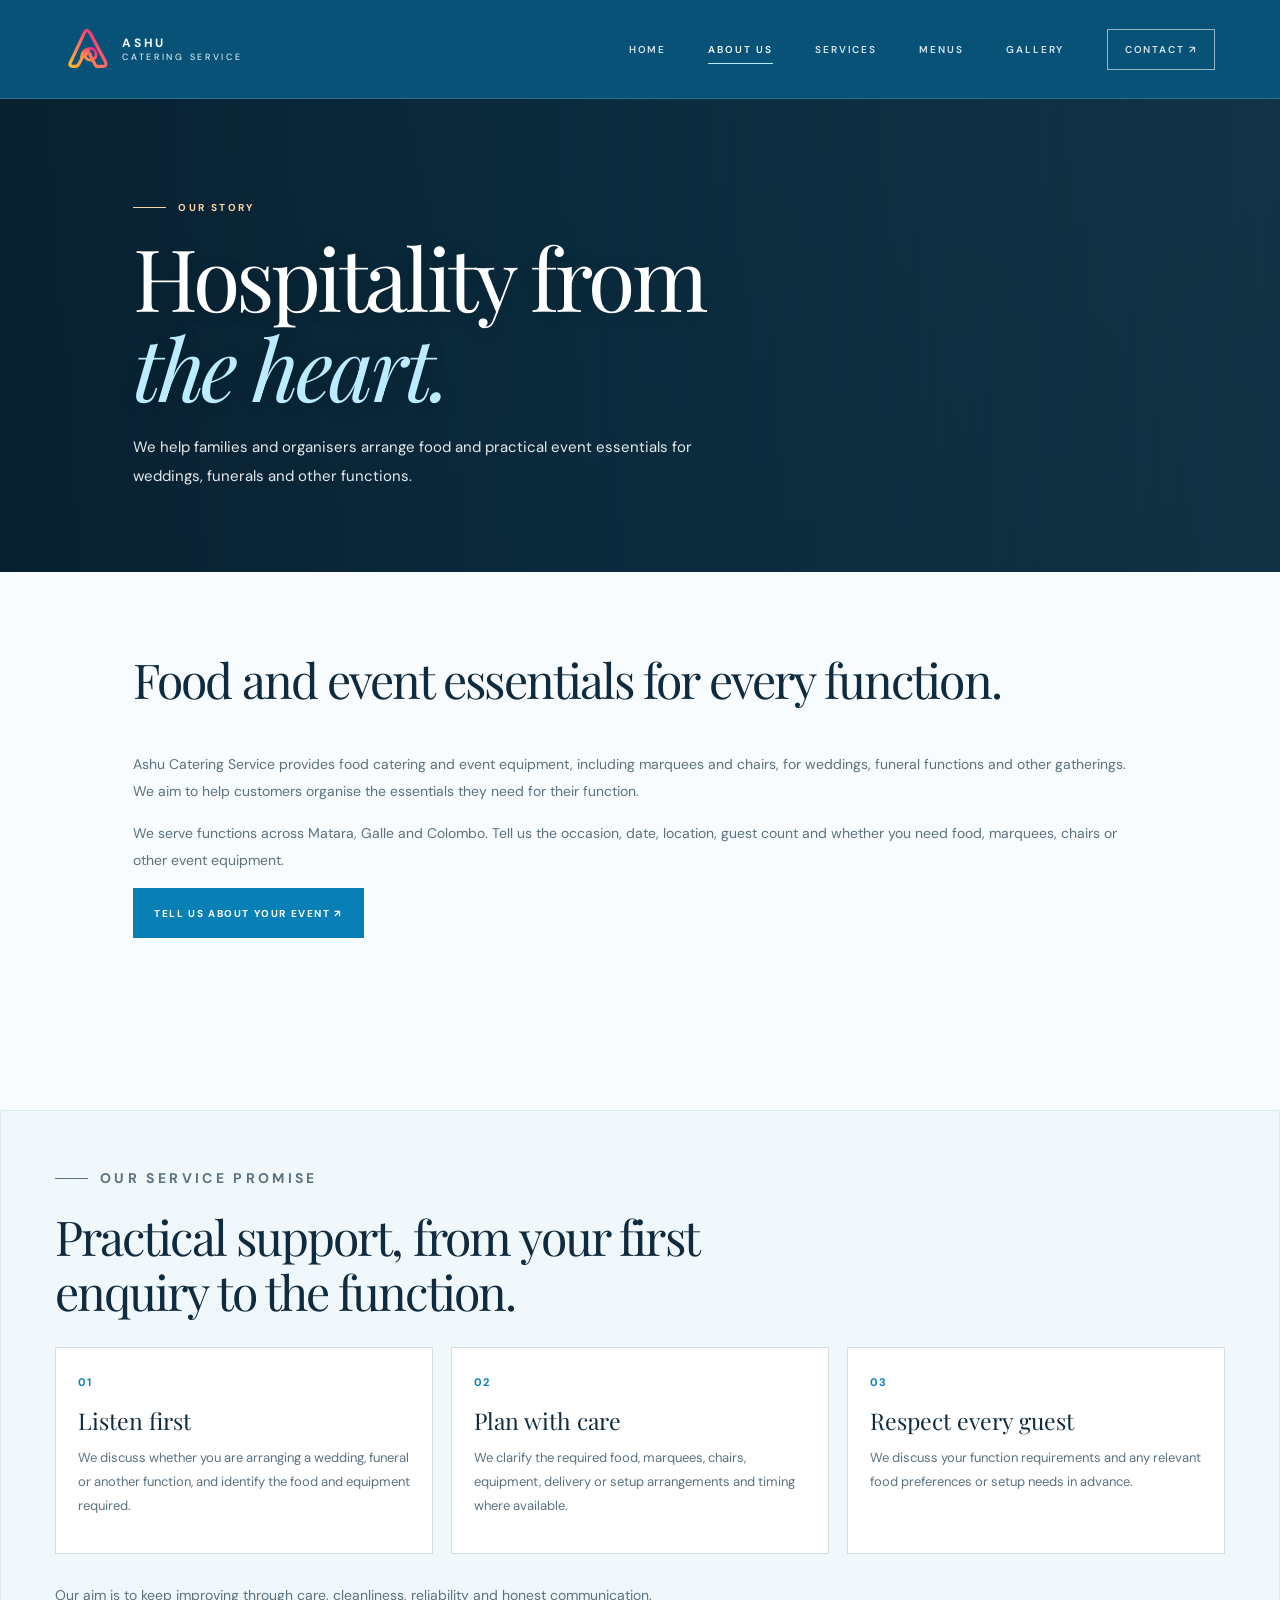
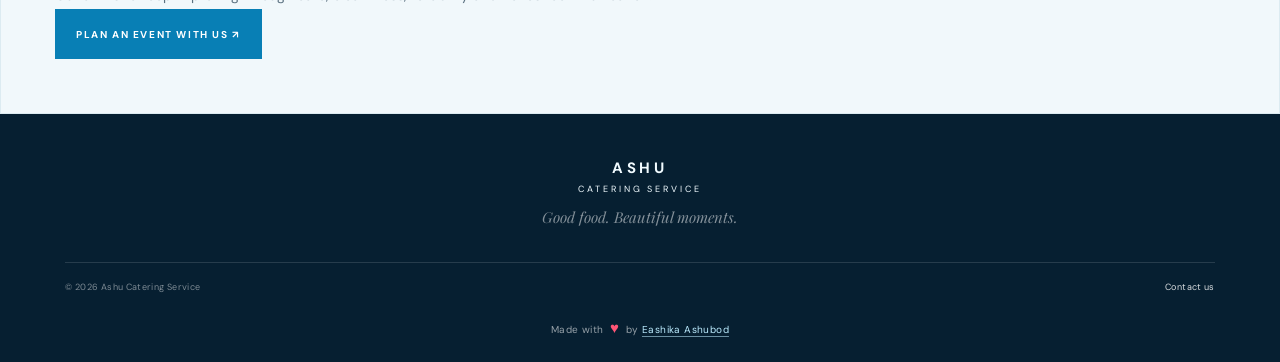
==== commit 9eb0e434: "Clarify catering, function equipment and event services" ====
--- a/about.html
+++ b/about.html
@@ -1,7 +1,7 @@
 <!doctype html>
 <html lang="en"><head>
 <meta charset="utf-8"><meta name="viewport" content="width=device-width, initial-scale=1"><link rel="icon" type="image/svg+xml" href="assets/ashu-logo.svg"><meta name="theme-color" content="#075276">
-<meta name="description" content="Get to know Ashu Catering Service and our approach to hospitality."><title>About Us | Ashu Catering Service</title>
+<meta name="description" content="Learn about Ashu Catering Service, providing food catering, marquees, chairs and event equipment for weddings, funerals and other functions."><title>About Us | Ashu Catering Service</title>
 <link rel="preconnect" href="https://fonts.googleapis.com"><link rel="preconnect" href="https://fonts.gstatic.com" crossorigin>
 <link href="https://fonts.googleapis.com/css2?family=DM+Sans:wght@400;500;600;700&family=Playfair+Display:wght@400;500;600&display=swap" rel="stylesheet">
 <link rel="stylesheet" href="styles.css"><script src="script.js" defer></script></head><body class="inner-page">
@@ -11,5 +11,5 @@
 <header class="site-header" id="top"><a class="brand" href="index.html" aria-label="Ashu Catering Service home"><img class="brand-logo" src="assets/ashu-logo.svg" alt="" width="46" height="46"><span class="brand-name">ASHU <span>CATERING SERVICE</span></span></a>
 <button class="menu-toggle" type="button" aria-label="Open navigation" aria-expanded="false" aria-controls="primary-nav"><span></span><span></span></button>
 <nav class="primary-nav" id="primary-nav" aria-label="Main navigation">
-<a class="nav-link " href="index.html">Home</a><a class="nav-link active" href="about.html">About Us</a><a class="nav-link " href="services.html">Services</a><a class="nav-link " href="menus.html">Menus</a><a class="nav-link " href="gallery.html">Gallery</a><a class="nav-link nav-cta " href="contact.html">Contact <span aria-hidden="true">↗</span></a></nav></header><main id="main"><section class="page-hero page-hero-about"><p class="eyebrow"><span class="eyebrow-line"></span> Our story</p><h1>Hospitality from<br><em>the heart.</em></h1><p class="page-lead">We believe the best gatherings happen when people feel welcome, cared for and well fed.</p></section><section class="page-content"><h2>Every gathering deserves something special.</h2><p>At Ashu Catering Service, we bring care to every dish and attention to every detail. From family celebrations to team get-togethers, our goal is to make the food one less thing for you to worry about — so you can enjoy the people and moments that matter.</p><p>We serve events across Matara, Galle and Colombo, working with you to understand the occasion, guest needs and menu preferences.</p><a class="button button-blue" href="contact.html">Tell us about your event ↗</a></section><section class="page-content service-standards"><p class="eyebrow"><span class="eyebrow-line"></span> Our service promise</p><h2>Thoughtful hospitality, from first message to final plate.</h2><div class="promise-grid"><article><span>01</span><h3>Listen first</h3><p>We begin by understanding your occasion, guest count, venue and preferences before discussing suitable options.</p></article><article><span>02</span><h3>Plan with care</h3><p>Clear communication about menu choices, timing and practical requirements helps everyone prepare confidently.</p></article><article><span>03</span><h3>Respect every guest</h3><p>We welcome conversations about dietary needs, serving style and the atmosphere you want for your event.</p></article></div><p class="standards-note">Our aim is to keep improving through care, cleanliness, reliability and honest communication.</p><a class="button button-blue" href="contact.html">Plan an event with us ↗</a></section></main><footer class="site-footer"><a class="footer-brand" href="index.html">ASHU <span>CATERING SERVICE</span></a><p>Good food. Beautiful moments.</p><div class="footer-bottom"><span>© <span id="year">2026</span> Ashu Catering Service</span><a href="contact.html">Contact us</a></div>
+<a class="nav-link " href="index.html">Home</a><a class="nav-link active" href="about.html">About Us</a><a class="nav-link " href="services.html">Services</a><a class="nav-link " href="menus.html">Menus</a><a class="nav-link " href="gallery.html">Gallery</a><a class="nav-link nav-cta " href="contact.html">Contact <span aria-hidden="true">↗</span></a></nav></header><main id="main"><section class="page-hero page-hero-about"><p class="eyebrow"><span class="eyebrow-line"></span> Our story</p><h1>Hospitality from<br><em>the heart.</em></h1><p class="page-lead">We help families and organisers arrange food and practical event essentials for weddings, funerals and other functions.</p></section><section class="page-content"><h2>Food and event essentials for every function.</h2><p>Ashu Catering Service provides food catering and event equipment, including marquees and chairs, for weddings, funeral functions and other gatherings. We aim to help customers organise the essentials they need for their function.</p><p>We serve functions across Matara, Galle and Colombo. Tell us the occasion, date, location, guest count and whether you need food, marquees, chairs or other event equipment.</p><a class="button button-blue" href="contact.html">Tell us about your event ↗</a></section><section class="page-content service-standards"><p class="eyebrow"><span class="eyebrow-line"></span> Our service promise</p><h2>Practical support, from your first enquiry to the function.</h2><div class="promise-grid"><article><span>01</span><h3>Listen first</h3><p>We discuss whether you are arranging a wedding, funeral or another function, and identify the food and equipment required.</p></article><article><span>02</span><h3>Plan with care</h3><p>We clarify the required food, marquees, chairs, equipment, delivery or setup arrangements and timing where available.</p></article><article><span>03</span><h3>Respect every guest</h3><p>We discuss your function requirements and any relevant food preferences or setup needs in advance.</p></article></div><p class="standards-note">Our aim is to keep improving through care, cleanliness, reliability and honest communication.</p><a class="button button-blue" href="contact.html">Plan an event with us ↗</a></section></main><footer class="site-footer"><a class="footer-brand" href="index.html">ASHU <span>CATERING SERVICE</span></a><p>Good food. Beautiful moments.</p><div class="footer-bottom"><span>© <span id="year">2026</span> Ashu Catering Service</span><a href="contact.html">Contact us</a></div>
     <p class="site-credit">Made with <span class="credit-heart" aria-label="love">♥</span> by <a href="https://ashubod.me" target="_blank" rel="noopener noreferrer">Eashika Ashubod</a></p></footer></body></html>
--- a/styles.css
+++ b/styles.css
@@ -473,3 +473,69 @@
   .menu-preview-card { padding: 18px; }
   .menu-document-frame { height: min(125vw,520px); min-height: 350px; }
 }
+
+
+/* Mobile polish: keep the logo predictable and prevent narrow-screen overflow. */
+.brand-logo { flex: 0 0 46px; width: 46px; height: 46px; object-fit: contain; }
+img, iframe { max-width: 100%; }
+@media (max-width: 680px) {
+  .brand-logo { flex-basis: 38px; width: 38px; height: 38px; }
+  .brand { min-width: 0; gap: 9px; }
+  .brand-name { letter-spacing: .16em; }
+  .brand-name span { letter-spacing: .22em; }
+  .page-hero h1 { overflow-wrap: anywhere; }
+  .page-lead { font-size: 14px; }
+  .contact-card, .menu-item { min-width: 0; padding: 22px; }
+  .menu-preview-card { min-width: 0; }
+  .menu-open-link, .enquiry-form .button { max-width: 100%; white-space: normal; text-align: center; }
+  .footer-bottom { overflow-wrap: anywhere; }
+}
+@media (max-width: 360px) {
+  .brand-name { font-size: 10px; letter-spacing: .12em; }
+  .brand-name span { font-size: 8px; letter-spacing: .15em; }
+  .hero h1 { font-size: clamp(42px, 11.5vw, 49px); }
+  .hero-controls { gap: 8px; }
+  .slide-dots { gap: 7px; }
+}
+
+
+/* Homepage experience feature inspired by the requested split-image layout. */
+.experience-section { display: grid; grid-template-columns: minmax(0, 1fr) minmax(0, 1fr); align-items: stretch; gap: clamp(42px, 7vw, 110px); padding: 54px 5.35%; background: #f5f7f5; }
+.experience-image { min-width: 0; min-height: 520px; overflow: hidden; background: #e6ece8; }
+.experience-image img { display: block; width: 100%; height: 100%; min-height: 520px; object-fit: cover; object-position: center; }
+.experience-copy { display: flex; flex-direction: column; align-items: center; justify-content: center; max-width: 620px; padding: 52px clamp(10px, 3vw, 44px); text-align: center; }
+.experience-copy .eyebrow { justify-content: center; margin-bottom: 20px; }
+.experience-copy h2 { margin: 0 0 24px; font-size: clamp(34px, 3.4vw, 52px); line-height: 1.2; }
+.experience-copy h2 em { color: var(--rust); }
+.experience-copy > p:not(.eyebrow) { max-width: 590px; margin: 0 0 25px; color: var(--muted); font-size: 15px; line-height: 1.95; }
+@media (max-width: 760px) {
+  .experience-section { grid-template-columns: 1fr; gap: 0; padding: 22px 6% 54px; }
+  .experience-image, .experience-image img { min-height: 0; height: 330px; }
+  .experience-copy { padding: 36px 8px 12px; }
+  .experience-copy h2 { font-size: clamp(32px, 8vw, 42px); }
+  .experience-copy > p:not(.eyebrow) { font-size: 14px; }
+}
+@media (max-width: 380px) { .experience-image, .experience-image img { height: 260px; } }
+
+
+/* Full-bleed chef image experience section on the homepage */
+.experience-section { position: relative; isolation: isolate; display: flex; align-items: center; justify-content: center; min-height: clamp(500px, 58vw, 760px); padding: clamp(65px, 9vw, 130px) 7%; overflow: hidden; background-color: #1c2527; background-image: var(--experience-image); background-size: cover; background-position: center 42%; }
+.experience-shade { position: absolute; z-index: -1; inset: 0; background: linear-gradient(90deg, rgba(10,18,20,.60), rgba(10,18,20,.30) 55%, rgba(10,18,20,.48)), linear-gradient(0deg, rgba(8,14,15,.35), transparent 65%); }
+.experience-copy { display: flex; flex-direction: column; align-items: center; justify-content: center; width: min(100%, 850px); padding: 36px 20px; color: #fff; text-align: center; }
+.experience-copy .eyebrow { justify-content: center; margin-bottom: 22px; }
+.experience-copy h2 { margin: 0 0 24px; color: #fff; font-size: clamp(38px, 5.5vw, 76px); line-height: 1.12; text-wrap: balance; }
+.experience-copy h2 em { color: #f4c9a6; }
+.experience-copy > p:not(.eyebrow) { max-width: 700px; margin: 0 0 30px; color: rgba(255,255,255,.92); font-size: clamp(14px, 1.25vw, 17px); line-height: 1.95; }
+@media (max-width: 680px) { .experience-section { min-height: 540px; padding: 68px 6%; background-position: 52% center; } .experience-shade { background: linear-gradient(0deg, rgba(9,17,19,.78), rgba(9,17,19,.43)); } .experience-copy { padding: 24px 0; } .experience-copy h2 { font-size: clamp(34px, 9vw, 48px); } .experience-copy > p:not(.eyebrow) { font-size: 14px; line-height: 1.8; } }
+
+
+/* Compact split layout for the homepage experience section */
+.experience-section { display: grid; grid-template-columns: minmax(0, 1fr) minmax(0, 1fr); align-items: stretch; gap: clamp(30px, 6vw, 88px); padding: clamp(38px, 5vw, 70px) 5.35%; background: #f5f7f5; }
+.experience-image { min-width: 0; height: clamp(300px, 35vw, 500px); overflow: hidden; background: #e6ece8; }
+.experience-image img { display: block; width: 100%; height: 100%; object-fit: cover; object-position: center; }
+.experience-copy { display: flex; flex-direction: column; align-items: flex-start; justify-content: center; max-width: 620px; padding: 28px 0; color: var(--ink); text-align: left; }
+.experience-copy .eyebrow { margin-bottom: 18px; }
+.experience-copy h2 { margin: 0 0 22px; color: var(--ink); font-size: clamp(32px, 3.4vw, 52px); line-height: 1.16; }
+.experience-copy h2 em { color: var(--rust); }
+.experience-copy > p:not(.eyebrow) { max-width: 590px; margin: 0 0 24px; color: var(--muted); font-size: 15px; line-height: 1.9; }
+@media (max-width: 760px) { .experience-section { grid-template-columns: 1fr; gap: 0; padding: 28px 6% 48px; } .experience-image { height: clamp(250px, 68vw, 370px); } .experience-copy { padding: 30px 4px 8px; } .experience-copy h2 { font-size: clamp(32px, 8vw, 42px); } .experience-copy > p:not(.eyebrow) { font-size: 14px; } }
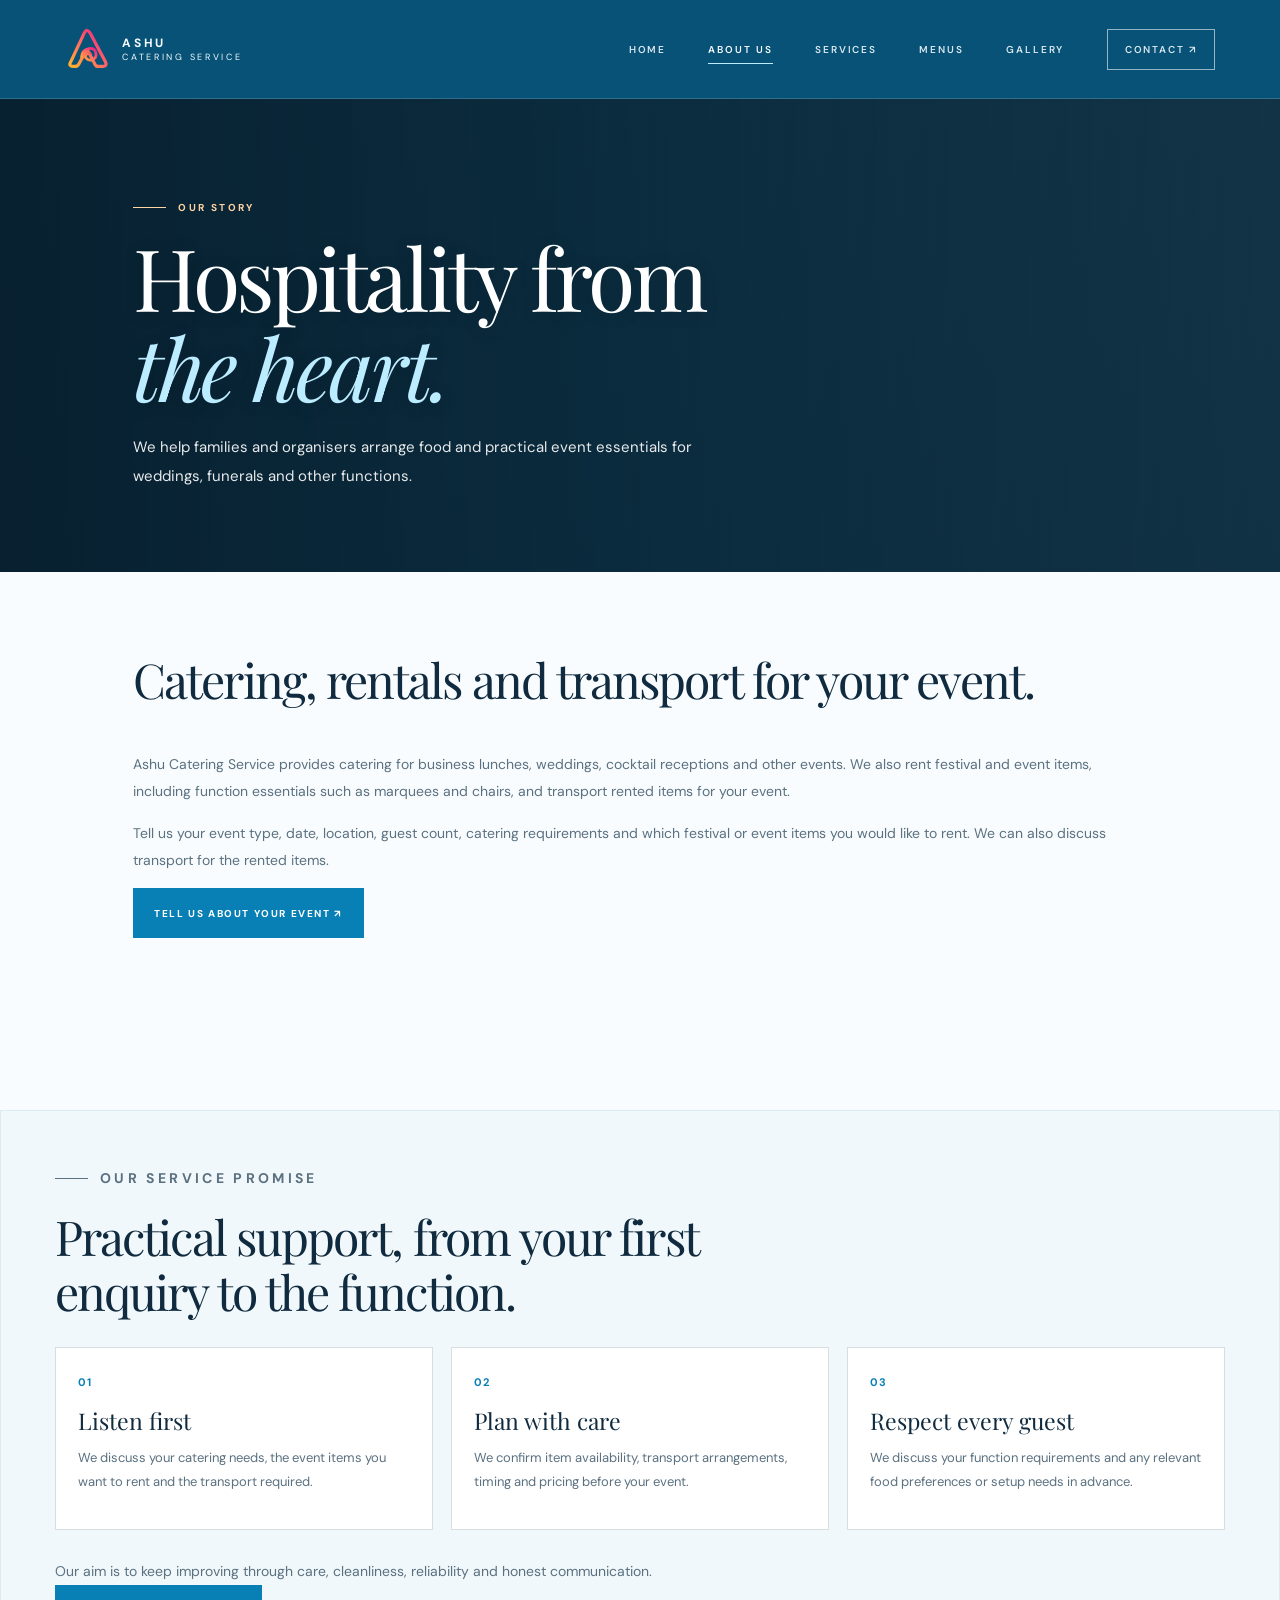
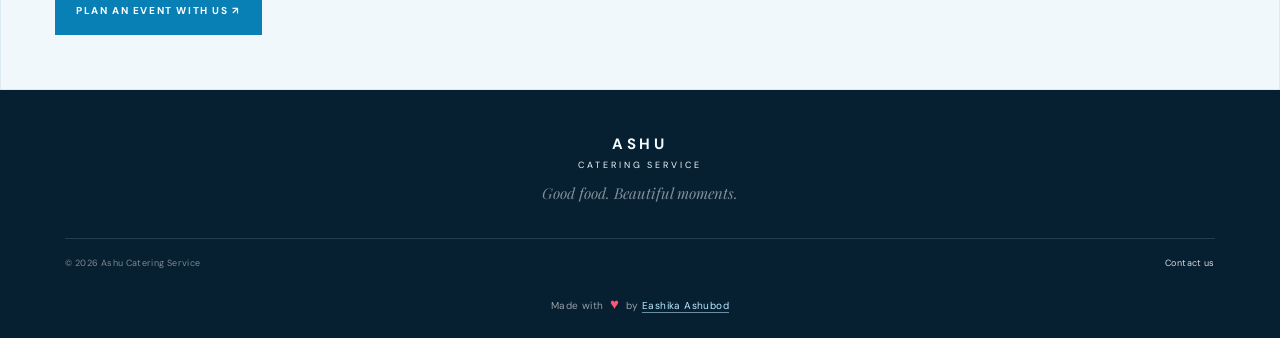
==== commit 40dbc1f0: "Update website to reflect three main services" ====
--- a/about.html
+++ b/about.html
@@ -1,7 +1,7 @@
 <!doctype html>
 <html lang="en"><head>
 <meta charset="utf-8"><meta name="viewport" content="width=device-width, initial-scale=1"><link rel="icon" type="image/svg+xml" href="assets/ashu-logo.svg"><meta name="theme-color" content="#075276">
-<meta name="description" content="Learn about Ashu Catering Service, providing food catering, marquees, chairs and event equipment for weddings, funerals and other functions."><title>About Us | Ashu Catering Service</title>
+<meta name="description" content="Learn about Ashu Catering Service: catering, rental of festival and event items, and transport for events."><title>About Us | Ashu Catering Service</title>
 <link rel="preconnect" href="https://fonts.googleapis.com"><link rel="preconnect" href="https://fonts.gstatic.com" crossorigin>
 <link href="https://fonts.googleapis.com/css2?family=DM+Sans:wght@400;500;600;700&family=Playfair+Display:wght@400;500;600&display=swap" rel="stylesheet">
 <link rel="stylesheet" href="styles.css"><script src="script.js" defer></script></head><body class="inner-page">
@@ -11,5 +11,5 @@
 <header class="site-header" id="top"><a class="brand" href="index.html" aria-label="Ashu Catering Service home"><img class="brand-logo" src="assets/ashu-logo.svg" alt="" width="46" height="46"><span class="brand-name">ASHU <span>CATERING SERVICE</span></span></a>
 <button class="menu-toggle" type="button" aria-label="Open navigation" aria-expanded="false" aria-controls="primary-nav"><span></span><span></span></button>
 <nav class="primary-nav" id="primary-nav" aria-label="Main navigation">
-<a class="nav-link " href="index.html">Home</a><a class="nav-link active" href="about.html">About Us</a><a class="nav-link " href="services.html">Services</a><a class="nav-link " href="menus.html">Menus</a><a class="nav-link " href="gallery.html">Gallery</a><a class="nav-link nav-cta " href="contact.html">Contact <span aria-hidden="true">↗</span></a></nav></header><main id="main"><section class="page-hero page-hero-about"><p class="eyebrow"><span class="eyebrow-line"></span> Our story</p><h1>Hospitality from<br><em>the heart.</em></h1><p class="page-lead">We help families and organisers arrange food and practical event essentials for weddings, funerals and other functions.</p></section><section class="page-content"><h2>Food and event essentials for every function.</h2><p>Ashu Catering Service provides food catering and event equipment, including marquees and chairs, for weddings, funeral functions and other gatherings. We aim to help customers organise the essentials they need for their function.</p><p>We serve functions across Matara, Galle and Colombo. Tell us the occasion, date, location, guest count and whether you need food, marquees, chairs or other event equipment.</p><a class="button button-blue" href="contact.html">Tell us about your event ↗</a></section><section class="page-content service-standards"><p class="eyebrow"><span class="eyebrow-line"></span> Our service promise</p><h2>Practical support, from your first enquiry to the function.</h2><div class="promise-grid"><article><span>01</span><h3>Listen first</h3><p>We discuss whether you are arranging a wedding, funeral or another function, and identify the food and equipment required.</p></article><article><span>02</span><h3>Plan with care</h3><p>We clarify the required food, marquees, chairs, equipment, delivery or setup arrangements and timing where available.</p></article><article><span>03</span><h3>Respect every guest</h3><p>We discuss your function requirements and any relevant food preferences or setup needs in advance.</p></article></div><p class="standards-note">Our aim is to keep improving through care, cleanliness, reliability and honest communication.</p><a class="button button-blue" href="contact.html">Plan an event with us ↗</a></section></main><footer class="site-footer"><a class="footer-brand" href="index.html">ASHU <span>CATERING SERVICE</span></a><p>Good food. Beautiful moments.</p><div class="footer-bottom"><span>© <span id="year">2026</span> Ashu Catering Service</span><a href="contact.html">Contact us</a></div>
+<a class="nav-link " href="index.html">Home</a><a class="nav-link active" href="about.html">About Us</a><a class="nav-link " href="services.html">Services</a><a class="nav-link " href="menus.html">Menus</a><a class="nav-link " href="gallery.html">Gallery</a><a class="nav-link nav-cta " href="contact.html">Contact <span aria-hidden="true">↗</span></a></nav></header><main id="main"><section class="page-hero page-hero-about"><p class="eyebrow"><span class="eyebrow-line"></span> Our story</p><h1>Hospitality from<br><em>the heart.</em></h1><p class="page-lead">We help families and organisers arrange food and practical event essentials for weddings, funerals and other functions.</p></section><section class="page-content"><h2>Catering, rentals and transport for your event.</h2><p>Ashu Catering Service provides catering for business lunches, weddings, cocktail receptions and other events. We also rent festival and event items, including function essentials such as marquees and chairs, and transport rented items for your event.</p><p>Tell us your event type, date, location, guest count, catering requirements and which festival or event items you would like to rent. We can also discuss transport for the rented items.</p><a class="button button-blue" href="contact.html">Tell us about your event ↗</a></section><section class="page-content service-standards"><p class="eyebrow"><span class="eyebrow-line"></span> Our service promise</p><h2>Practical support, from your first enquiry to the function.</h2><div class="promise-grid"><article><span>01</span><h3>Listen first</h3><p>We discuss your catering needs, the event items you want to rent and the transport required.</p></article><article><span>02</span><h3>Plan with care</h3><p>We confirm item availability, transport arrangements, timing and pricing before your event.</p></article><article><span>03</span><h3>Respect every guest</h3><p>We discuss your function requirements and any relevant food preferences or setup needs in advance.</p></article></div><p class="standards-note">Our aim is to keep improving through care, cleanliness, reliability and honest communication.</p><a class="button button-blue" href="contact.html">Plan an event with us ↗</a></section></main><footer class="site-footer"><a class="footer-brand" href="index.html">ASHU <span>CATERING SERVICE</span></a><p>Good food. Beautiful moments.</p><div class="footer-bottom"><span>© <span id="year">2026</span> Ashu Catering Service</span><a href="contact.html">Contact us</a></div>
     <p class="site-credit">Made with <span class="credit-heart" aria-label="love">♥</span> by <a href="https://ashubod.me" target="_blank" rel="noopener noreferrer">Eashika Ashubod</a></p></footer></body></html>
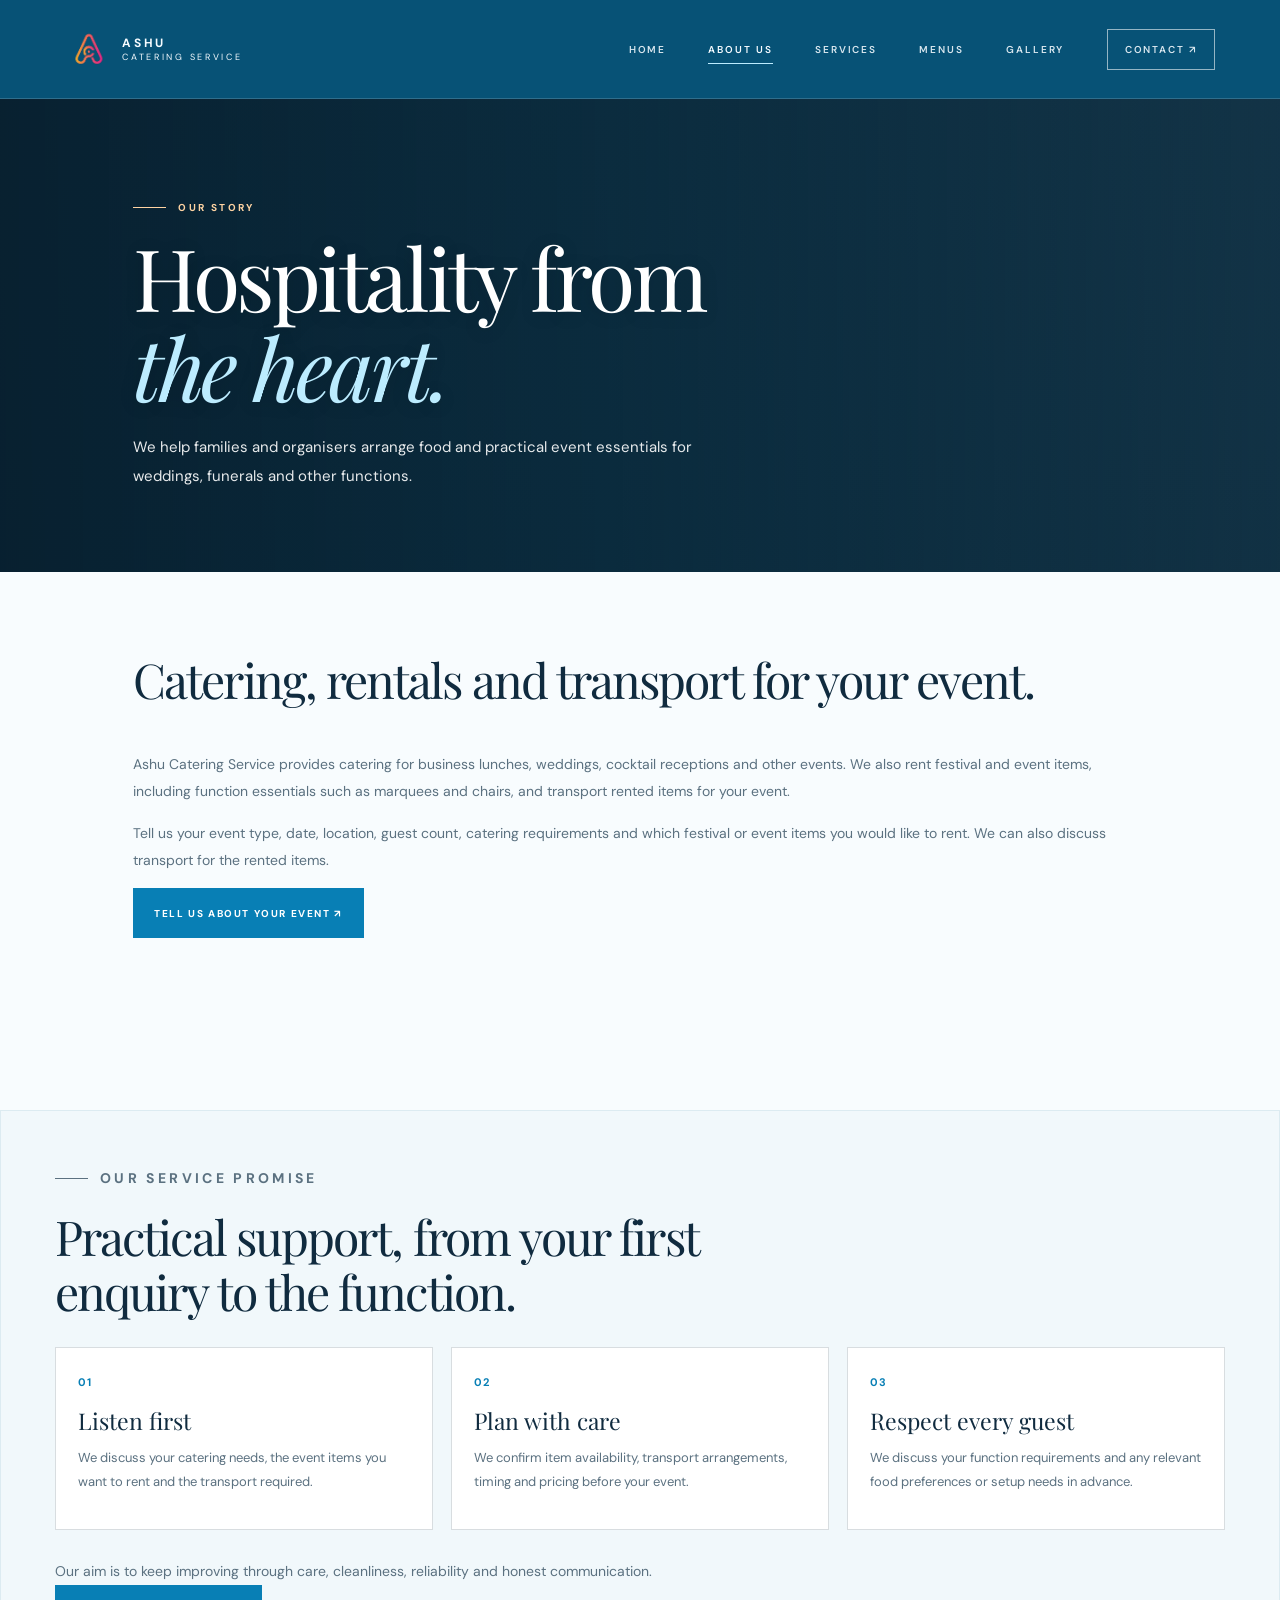
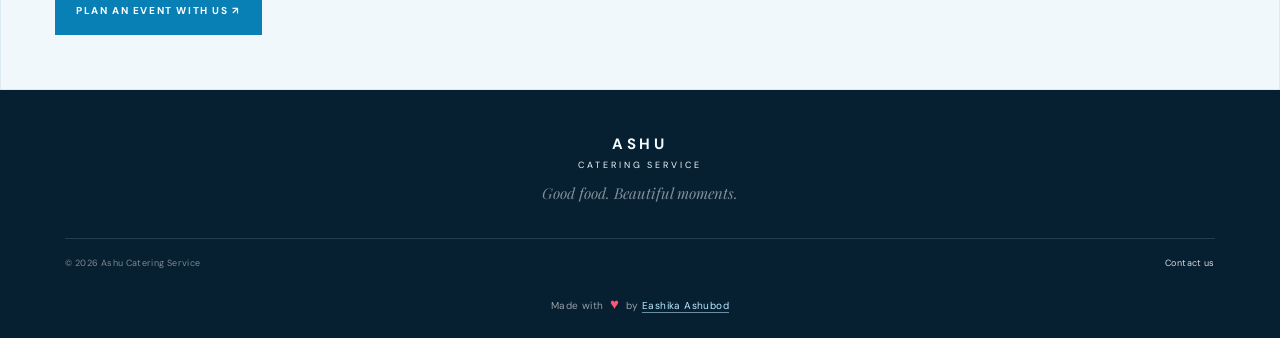
==== commit d1183ddc: "Use uploaded Ashu logo in site header" ====
--- a/about.html
+++ b/about.html
@@ -1,14 +1,26 @@
 <!doctype html>
 <html lang="en"><head>
 <meta charset="utf-8"><meta name="viewport" content="width=device-width, initial-scale=1"><link rel="icon" type="image/svg+xml" href="assets/ashu-logo.svg"><meta name="theme-color" content="#075276">
-<meta name="description" content="Learn about Ashu Catering Service: catering, rental of festival and event items, and transport for events."><title>About Us | Ashu Catering Service</title>
+<meta name="description" content="Learn about Ashu Catering Service and our event services: catering, rental of festival and event items such as marquees and chairs, and transport for functions.">
+<meta name="keywords" content="about Ashu Catering Service, event services Sri Lanka, catering and event rentals">
+<meta name="robots" content="index, follow, max-image-preview:large">
+<link rel="canonical" href="https://eashikaashu.github.io/Ashu-Catering-Service/about.html">
+<meta property="og:type" content="website">
+<meta property="og:site_name" content="Ashu Catering Service">
+<meta property="og:title" content="About Ashu Catering Service | Event Services in Sri Lanka">
+<meta property="og:description" content="Learn about Ashu Catering Service and our event services: catering, rental of festival and event items such as marquees and chairs, and transport for functions.">
+<meta property="og:url" content="https://eashikaashu.github.io/Ashu-Catering-Service/about.html">
+<meta property="og:image" content="https://eashikaashu.github.io/Ashu-Catering-Service/assets/ashu-logo.svg">
+<meta name="twitter:card" content="summary">
+<meta name="twitter:title" content="About Ashu Catering Service | Event Services in Sri Lanka">
+<meta name="twitter:description" content="Learn about Ashu Catering Service and our event services: catering, rental of festival and event items such as marquees and chairs, and transport for functions."><title>About Ashu Catering Service | Event Services in Sri Lanka</title>
 <link rel="preconnect" href="https://fonts.googleapis.com"><link rel="preconnect" href="https://fonts.gstatic.com" crossorigin>
 <link href="https://fonts.googleapis.com/css2?family=DM+Sans:wght@400;500;600;700&family=Playfair+Display:wght@400;500;600&display=swap" rel="stylesheet">
 <link rel="stylesheet" href="styles.css"><script src="script.js" defer></script></head><body class="inner-page">
   <div class="page-loader" id="page-loader" role="status" aria-label="Loading page"><span class="blue-spinner" aria-hidden="true"></span></div>
   
 <a class="skip-link" href="#main">Skip to content</a>
-<header class="site-header" id="top"><a class="brand" href="index.html" aria-label="Ashu Catering Service home"><img class="brand-logo" src="assets/ashu-logo.svg" alt="" width="46" height="46"><span class="brand-name">ASHU <span>CATERING SERVICE</span></span></a>
+<header class="site-header" id="top"><a class="brand" href="index.html" aria-label="Ashu Catering Service home"><img class="brand-logo" src="image-removebg-preview%20(5).png" alt="" width="46" height="46"><span class="brand-name">ASHU <span>CATERING SERVICE</span></span></a>
 <button class="menu-toggle" type="button" aria-label="Open navigation" aria-expanded="false" aria-controls="primary-nav"><span></span><span></span></button>
 <nav class="primary-nav" id="primary-nav" aria-label="Main navigation">
 <a class="nav-link " href="index.html">Home</a><a class="nav-link active" href="about.html">About Us</a><a class="nav-link " href="services.html">Services</a><a class="nav-link " href="menus.html">Menus</a><a class="nav-link " href="gallery.html">Gallery</a><a class="nav-link nav-cta " href="contact.html">Contact <span aria-hidden="true">↗</span></a></nav></header><main id="main"><section class="page-hero page-hero-about"><p class="eyebrow"><span class="eyebrow-line"></span> Our story</p><h1>Hospitality from<br><em>the heart.</em></h1><p class="page-lead">We help families and organisers arrange food and practical event essentials for weddings, funerals and other functions.</p></section><section class="page-content"><h2>Catering, rentals and transport for your event.</h2><p>Ashu Catering Service provides catering for business lunches, weddings, cocktail receptions and other events. We also rent festival and event items, including function essentials such as marquees and chairs, and transport rented items for your event.</p><p>Tell us your event type, date, location, guest count, catering requirements and which festival or event items you would like to rent. We can also discuss transport for the rented items.</p><a class="button button-blue" href="contact.html">Tell us about your event ↗</a></section><section class="page-content service-standards"><p class="eyebrow"><span class="eyebrow-line"></span> Our service promise</p><h2>Practical support, from your first enquiry to the function.</h2><div class="promise-grid"><article><span>01</span><h3>Listen first</h3><p>We discuss your catering needs, the event items you want to rent and the transport required.</p></article><article><span>02</span><h3>Plan with care</h3><p>We confirm item availability, transport arrangements, timing and pricing before your event.</p></article><article><span>03</span><h3>Respect every guest</h3><p>We discuss your function requirements and any relevant food preferences or setup needs in advance.</p></article></div><p class="standards-note">Our aim is to keep improving through care, cleanliness, reliability and honest communication.</p><a class="button button-blue" href="contact.html">Plan an event with us ↗</a></section></main><footer class="site-footer"><a class="footer-brand" href="index.html">ASHU <span>CATERING SERVICE</span></a><p>Good food. Beautiful moments.</p><div class="footer-bottom"><span>© <span id="year">2026</span> Ashu Catering Service</span><a href="contact.html">Contact us</a></div>
--- a/styles.css
+++ b/styles.css
@@ -539,3 +539,25 @@
 .experience-copy h2 em { color: var(--rust); }
 .experience-copy > p:not(.eyebrow) { max-width: 590px; margin: 0 0 24px; color: var(--muted); font-size: 15px; line-height: 1.9; }
 @media (max-width: 760px) { .experience-section { grid-template-columns: 1fr; gap: 0; padding: 28px 6% 48px; } .experience-image { height: clamp(250px, 68vw, 370px); } .experience-copy { padding: 30px 4px 8px; } .experience-copy h2 { font-size: clamp(32px, 8vw, 42px); } .experience-copy > p:not(.eyebrow) { font-size: 14px; } }
+
+
+/* Facebook links on the homepage and gallery */
+.facebook-link { display: inline-flex; align-items: center; gap: 10px; color: #075276; font-size: 13px; font-weight: 700; text-decoration: none; border-bottom: 1px solid rgba(7,82,118,.35); padding: 9px 0; transition: color .2s ease, border-color .2s ease; }
+.facebook-link:hover, .facebook-link:focus-visible { color: #1685d1; border-color: currentColor; }
+.facebook-link svg { display: block; width: 22px; height: 22px; flex: 0 0 22px; }
+.facebook-home { margin: 18px auto 0; color: #bcecff; border-color: rgba(188,236,255,.45); }
+.facebook-home:hover, .facebook-home:focus-visible { color: #fff; }
+.facebook-gallery-callout { display: grid; grid-template-columns: 66px minmax(0,1fr); align-items: start; gap: 22px; margin: 32px 0 20px; padding: clamp(24px,4vw,42px); background: #edf7fb; border-left: 3px solid #1685d1; }
+.facebook-callout-icon { display: grid; place-items: center; width: 58px; height: 58px; border-radius: 50%; color: white; background: #1877f2; }
+.facebook-callout-icon svg { width: 30px; height: 30px; }
+.facebook-gallery-callout .eyebrow { margin: 0 0 10px; }
+.facebook-gallery-callout h2 { margin: 0 0 12px; color: var(--ink); font: 400 clamp(25px,3vw,36px)/1.2 var(--serif); }
+.facebook-gallery-callout > div:last-child > p:not(.eyebrow) { max-width: 680px; margin: 0 0 10px; color: var(--muted); font-size: 14px; line-height: 1.8; }
+@media(max-width:600px) { .facebook-gallery-callout { grid-template-columns: 1fr; gap: 14px; padding: 24px 20px; } .facebook-callout-icon { width: 48px; height: 48px; } }
+
+
+/* Mobile fix: keep the Facebook mark compact inside its footer link */
+.site-footer a.facebook-link.facebook-home { display: inline-flex; width: max-content; max-width: 100%; align-items: center; justify-content: center; gap: 9px; margin: 18px auto 0; font-size: 13px; line-height: 1.4; }
+.site-footer a.facebook-link.facebook-home > svg { display: block !important; width: 22px !important; min-width: 22px !important; max-width: 22px !important; height: 22px !important; min-height: 22px !important; max-height: 22px !important; flex: 0 0 22px !important; }
+.site-footer a.facebook-link.facebook-home > span { display: inline; width: auto; font-size: inherit; line-height: inherit; }
+@media (max-width: 600px) { .site-footer a.facebook-link.facebook-home { margin-top: 18px; font-size: 13px; } .site-footer a.facebook-link.facebook-home > svg { width: 22px !important; height: 22px !important; flex-basis: 22px !important; } }
